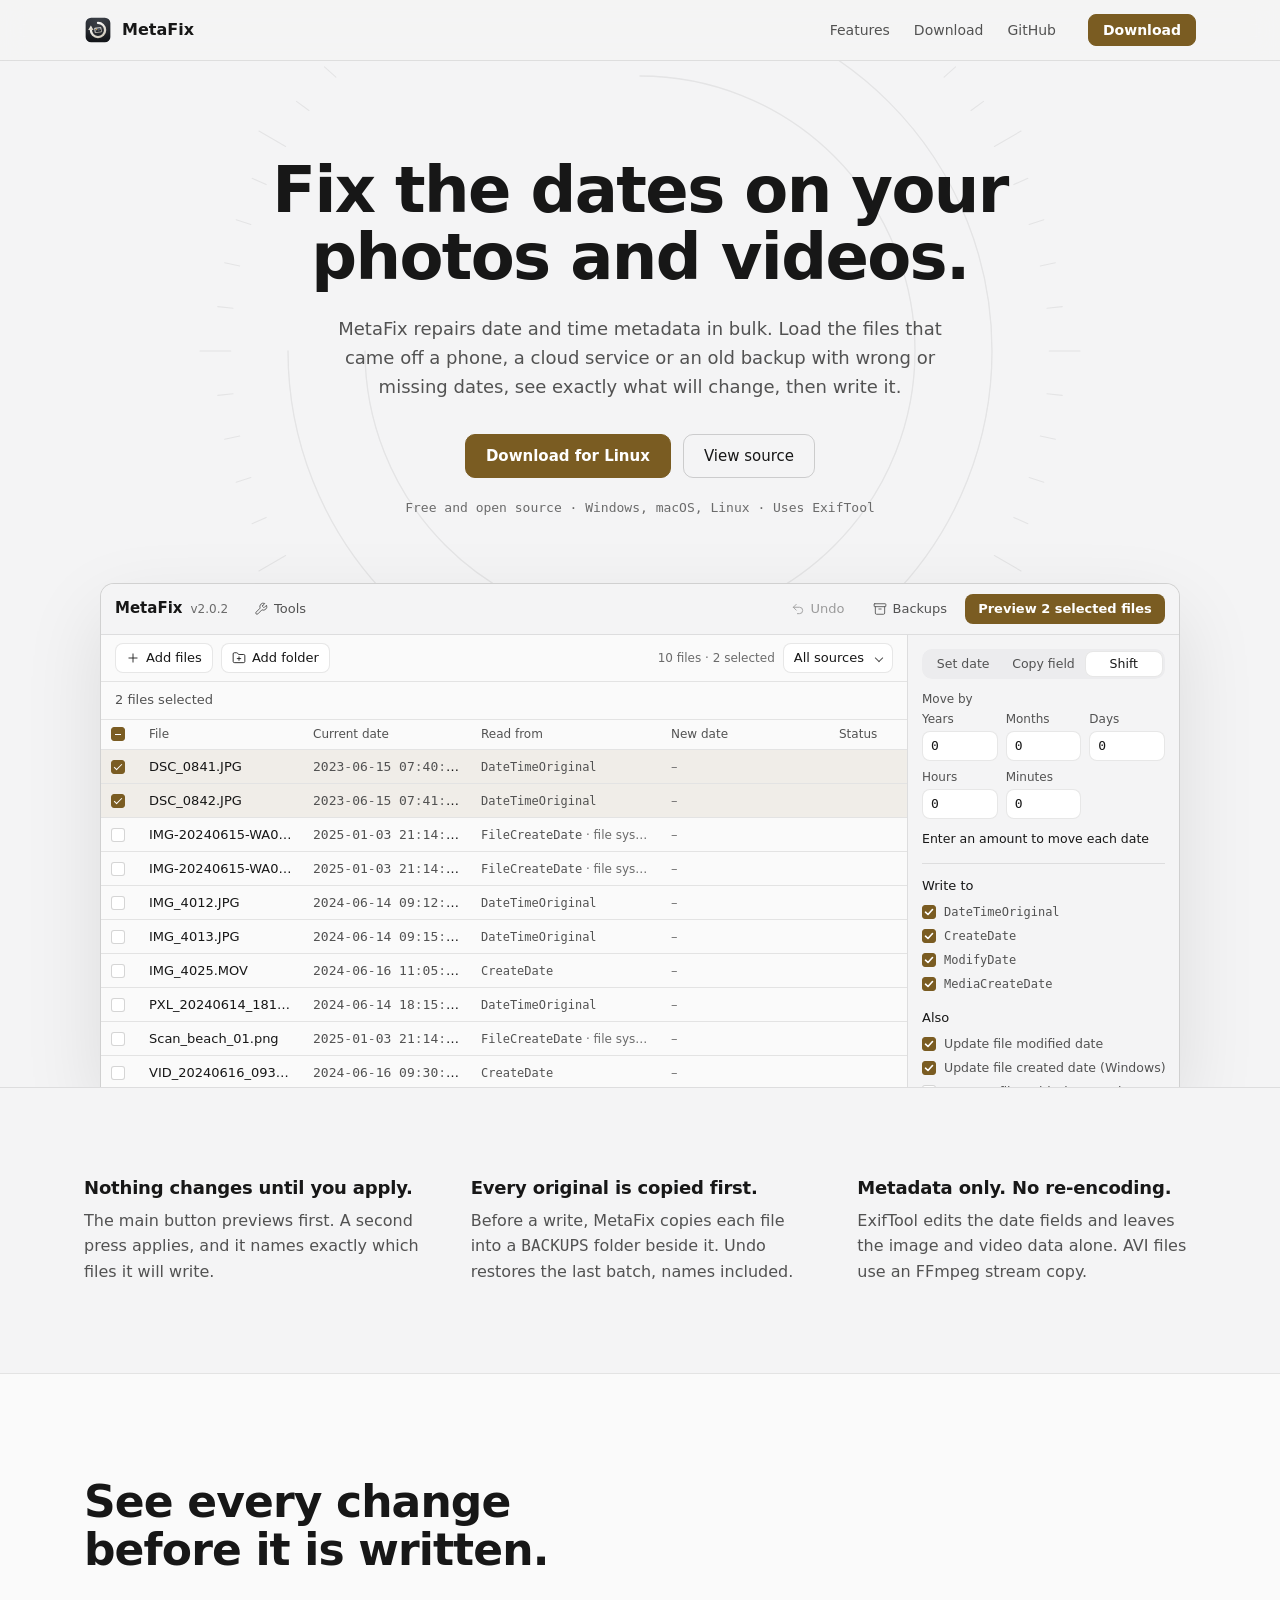
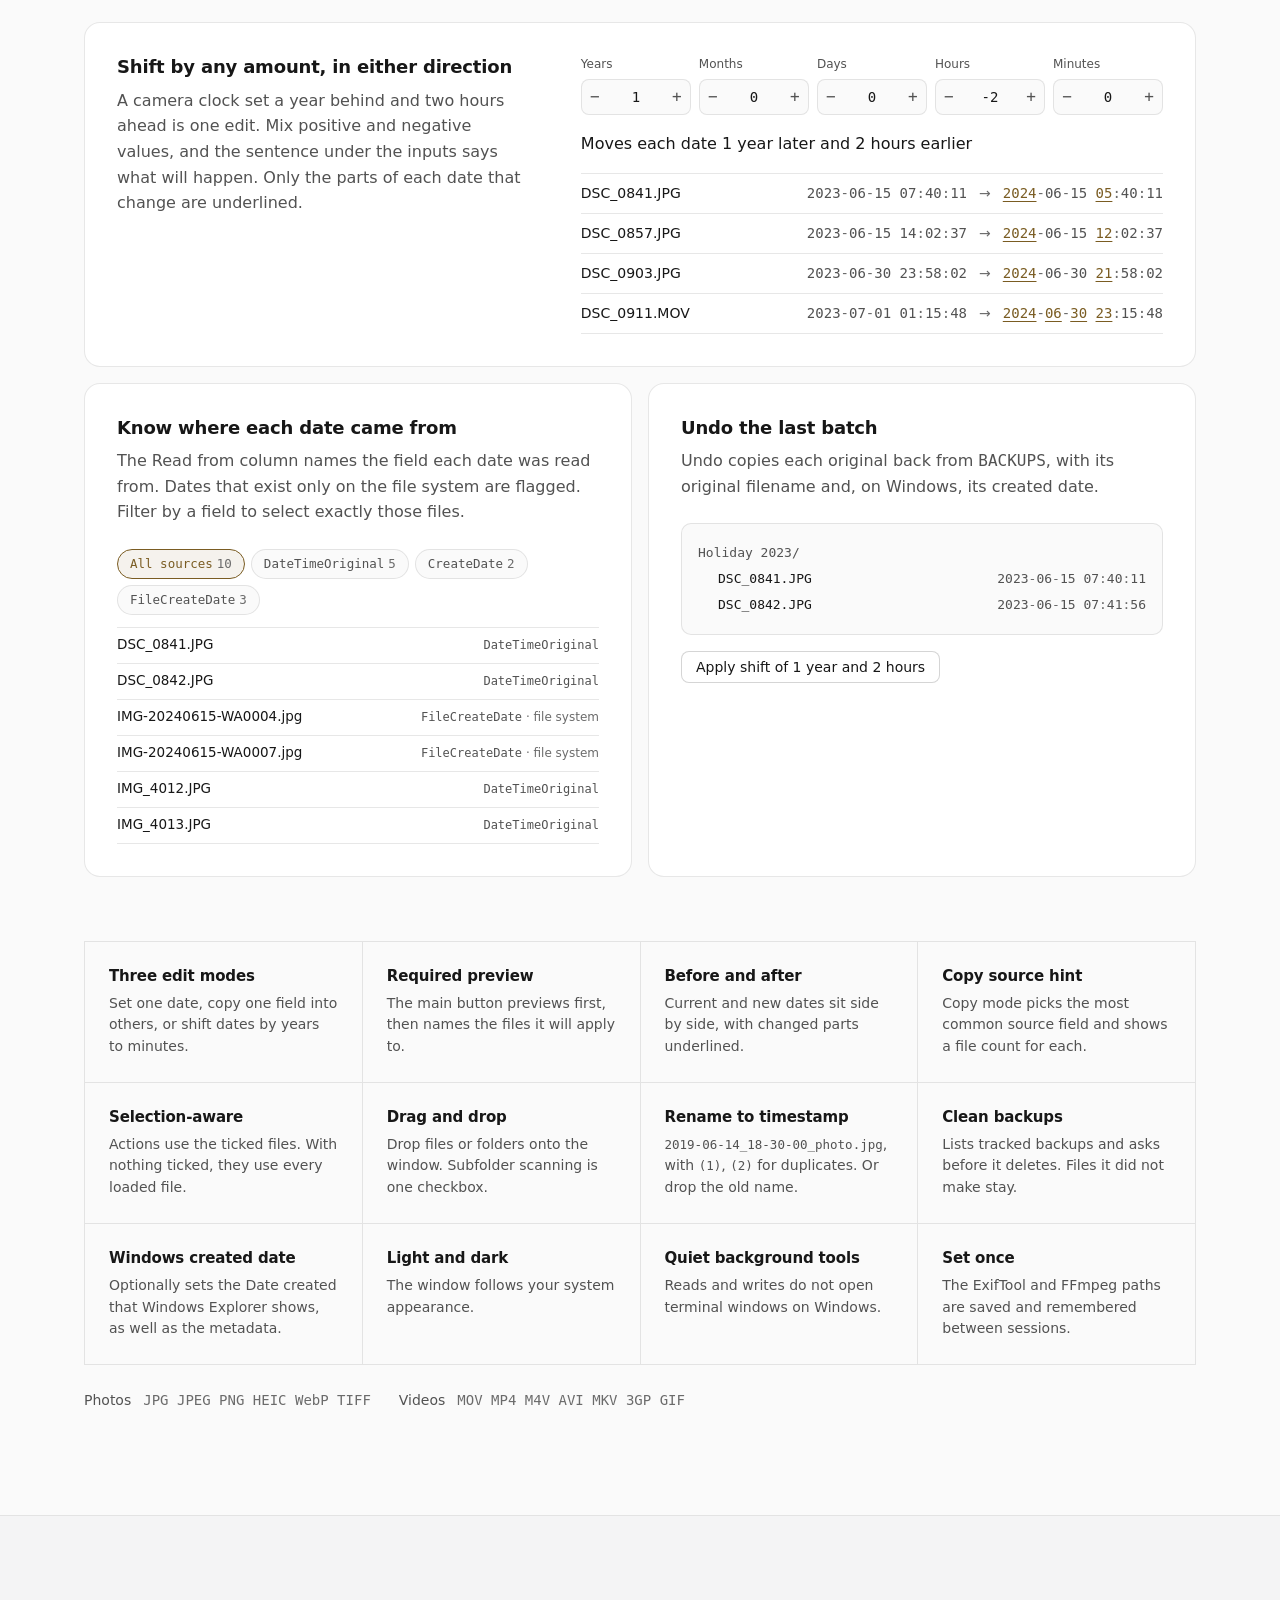
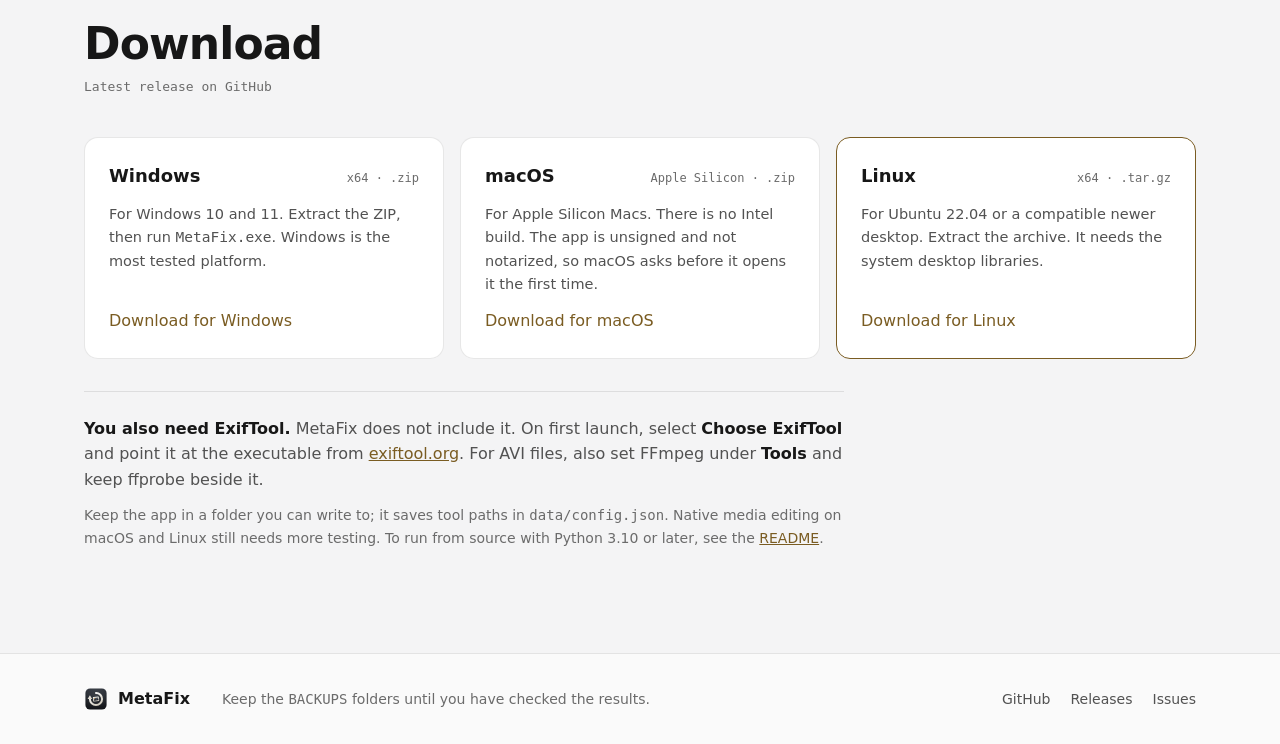
==== docs/index.html @ 79127228 "Add MetaFix product page to GitHub Pages Add a responsive product and download page with interactive" ====
<!-- MetaFix product page: one-page site served by GitHub Pages from docs/. -->
<!DOCTYPE html>
<html lang="en">
<head>
<meta charset="UTF-8">
<meta name="viewport" content="width=device-width, initial-scale=1">
<title>MetaFix · Fix the dates on your photos and videos</title>
<meta name="description" content="MetaFix is a free desktop app that repairs date and time metadata on photos and videos in bulk. Preview every change, keep a backup of every original, and undo the last batch.">
<meta name="theme-color" content="#0f0f10" media="(prefers-color-scheme: dark)">
<meta name="theme-color" content="#f4f4f5" media="(prefers-color-scheme: light)">
<meta name="color-scheme" content="dark light">
<link rel="icon" href="assets/icon-small.svg" type="image/svg+xml">
<link rel="apple-touch-icon" href="apple-touch-icon.png">
<meta property="og:type" content="website">
<meta property="og:title" content="MetaFix · Fix the dates on your photos and videos">
<meta property="og:description" content="Repair date and time metadata on photos and videos in bulk. Preview first, back up every original, undo the last batch.">
<meta property="og:url" content="https://tariqmk.github.io/MetaFix/">
<meta property="og:image" content="https://tariqmk.github.io/MetaFix/social-card.png">
<meta property="og:image:width" content="1280">
<meta property="og:image:height" content="640">
<meta name="twitter:card" content="summary_large_image">
<meta name="twitter:title" content="MetaFix · Fix the dates on your photos and videos">
<meta name="twitter:description" content="Repair date and time metadata on photos and videos in bulk. Preview first, back up every original, undo the last batch.">
<meta name="twitter:image" content="https://tariqmk.github.io/MetaFix/social-card.png">
<link rel="stylesheet" href="style.css">
</head>
<body>

<header class="nav">
  <div class="wrap nav-in">
    <a class="logo" href="#top" aria-label="MetaFix home">
      <img src="assets/icon-small.svg" alt="" width="28" height="28">
      <span>MetaFix</span>
    </a>
    <nav class="nav-links" aria-label="Sections">
      <a href="#features">Features</a>
      <a href="#download">Download</a>
      <a href="https://github.com/TariqMK/MetaFix">GitHub</a>
    </nav>
    <a class="btn small primary" href="#download">Download</a>
  </div>
</header>

<main id="top">

  <!-- HERO -->
  <section class="hero">
    <svg class="motif" viewBox="0 0 1000 1000" aria-hidden="true">
      <g id="dial"></g>
      <path d="M500 180 A320 320 0 1 1 180 500" />
      <path d="M500 250 A250 250 0 1 1 250 500" />
    </svg>
    <div class="wrap hero-text">
      <h1>Fix the dates on your<br>photos and videos.</h1>
      <p class="lede">MetaFix repairs date and time metadata in bulk. Load the files that came off a phone, a cloud service or an old backup with wrong or missing dates, see exactly what will change, then write it.</p>
      <div class="actions">
        <a class="btn primary" id="heroDownload" href="https://github.com/TariqMK/MetaFix/releases/latest">Download MetaFix</a>
        <a class="btn ghost" href="https://github.com/TariqMK/MetaFix">View source</a>
      </div>
      <p class="meta mono" id="heroMeta">Free and open source · Windows, macOS, Linux · Uses ExifTool</p>
    </div>

    <div class="wrap">
      <div class="window" aria-label="Live preview of the MetaFix window" role="img">
        <div class="w-head">
          <span class="w-brand"><b>MetaFix</b><span class="w-ver" id="pvVer">v2.0.2</span></span>
          <span class="w-quiet w-tools"><svg class="i" viewBox="0 0 24 24"><path d="M14.7 6.3a1 1 0 0 0 0 1.4l1.6 1.6a1 1 0 0 0 1.4 0l3.77-3.77a6 6 0 0 1-7.94 7.94l-6.91 6.91a2.12 2.12 0 0 1-3-3l6.91-6.91a6 6 0 0 1 7.94-7.94l-3.76 3.76z"/></svg>Tools</span>
          <span class="grow"></span>
          <span class="w-quiet" id="pvUndo"><svg class="i" viewBox="0 0 24 24"><path d="M9 14 4 9l5-5"/><path d="M4 9h10.5a5.5 5.5 0 0 1 0 11H11"/></svg>Undo</span>
          <span class="w-quiet w-backups"><svg class="i" viewBox="0 0 24 24"><rect x="2" y="3" width="20" height="5" rx="1"/><path d="M4 8v11a2 2 0 0 0 2 2h12a2 2 0 0 0 2-2V8"/><path d="M10 12h4"/></svg>Backups</span>
          <span class="w-primary" id="pvCommit">Preview changes</span>
        </div>
        <div class="w-main">
          <div class="w-files">
            <div class="w-toolbar">
              <span class="w-btn"><svg class="i" viewBox="0 0 24 24"><path d="M5 12h14"/><path d="M12 5v14"/></svg>Add files</span>
              <span class="w-btn w-hide-s"><svg class="i" viewBox="0 0 24 24"><path d="M12 10v6"/><path d="M9 13h6"/><path d="M20 20a2 2 0 0 0 2-2V8a2 2 0 0 0-2-2h-7.9a2 2 0 0 1-1.69-.9L9.6 3.9A2 2 0 0 0 7.93 3H4a2 2 0 0 0-2 2v13a2 2 0 0 0 2 2Z"/></svg>Add folder</span>
              <span class="grow"></span>
              <span class="w-count" id="pvCount">12 files</span>
              <span class="w-select" id="pvFilter">All sources</span>
            </div>
            <div class="w-summary" id="pvSummary"><svg class="i ok" viewBox="0 0 24 24"><path d="M20 6 9 17l-5-5"/></svg><span id="pvStatus"></span></div>
            <table class="w-table">
              <thead><tr><th class="c-box"><span class="cb" id="pvAll"></span></th><th>File</th><th class="c-date">Current date</th><th class="c-src">Read from</th><th class="c-date">New date</th><th class="c-status">Status</th></tr></thead>
              <tbody id="pvRows"></tbody>
            </table>
          </div>
          <div class="w-side">
            <div class="w-tabs"><span data-m="manual">Set date</span><span data-m="copy">Copy field</span><span data-m="shift">Shift</span></div>
            <div class="w-panel" id="pvPanel"></div>
            <div class="w-sec">
              <div class="w-label">Write to</div>
              <div class="w-check on mono">DateTimeOriginal</div>
              <div class="w-check on mono">CreateDate</div>
              <div class="w-check on mono">ModifyDate</div>
              <div class="w-check on mono">MediaCreateDate</div>
            </div>
            <div class="w-sec">
              <div class="w-label">Also</div>
              <div class="w-check on">Update file modified date</div>
              <div class="w-check on">Update file created date (Windows)</div>
              <div class="w-check" id="pvRename">Rename files with the new date</div>
            </div>
          </div>
        </div>
      </div>
    </div>
  </section>

  <!-- PRINCIPLES -->
  <section class="wrap principles">
    <div>
      <h3>Nothing changes until you apply.</h3>
      <p>The main button previews first. A second press applies, and it names exactly which files it will write.</p>
    </div>
    <div>
      <h3>Every original is copied first.</h3>
      <p>Before a write, MetaFix copies each file into a <span class="mono">BACKUPS</span> folder beside it. Undo restores the last batch, names included.</p>
    </div>
    <div>
      <h3>Metadata only. No re-encoding.</h3>
      <p>ExifTool edits the date fields and leaves the image and video data alone. AVI files use an FFmpeg stream copy.</p>
    </div>
  </section>

  <!-- FEATURES -->
  <section class="features" id="features">
    <div class="wrap">
      <h2>See every change<br>before it is written.</h2>

      <div class="panel wide">
        <div class="panel-copy">
          <h3>Shift by any amount, in either direction</h3>
          <p>A camera clock set a year behind and two hours ahead is one edit. Mix positive and negative values, and the sentence under the inputs says what will happen. Only the parts of each date that change are underlined.</p>
        </div>
        <div class="shift-demo">
          <div class="shift-inputs" id="shiftInputs"></div>
          <p class="shift-say" id="shiftSay"></p>
          <div class="diff-list" id="diffList"></div>
        </div>
      </div>

      <div class="panel-row">
        <div class="panel">
          <div class="panel-copy">
            <h3>Know where each date came from</h3>
            <p>The Read from column names the field each date was read from. Dates that exist only on the file system are flagged. Filter by a field to select exactly those files.</p>
          </div>
          <div class="src-demo">
            <div class="chips" id="srcChips" role="group" aria-label="Filter by date source"></div>
            <div class="src-list" id="srcList"></div>
          </div>
        </div>
        <div class="panel">
          <div class="panel-copy">
            <h3>Undo the last batch</h3>
            <p>Undo copies each original back from <span class="mono">BACKUPS</span>, with its original filename and, on Windows, its created date.</p>
          </div>
          <div class="undo-demo">
            <div class="tree mono" id="tree"></div>
            <button class="btn small" id="undoToggle" type="button">Apply</button>
          </div>
        </div>
      </div>

      <div class="grid">
        <div><h4>Three edit modes</h4><p>Set one date, copy one field into others, or shift dates by years to minutes.</p></div>
        <div><h4>Required preview</h4><p>The main button previews first, then names the files it will apply to.</p></div>
        <div><h4>Before and after</h4><p>Current and new dates sit side by side, with changed parts underlined.</p></div>
        <div><h4>Copy source hint</h4><p>Copy mode picks the most common source field and shows a file count for each.</p></div>
        <div><h4>Selection-aware</h4><p>Actions use the ticked files. With nothing ticked, they use every loaded file.</p></div>
        <div><h4>Drag and drop</h4><p>Drop files or folders onto the window. Subfolder scanning is one checkbox.</p></div>
        <div><h4>Rename to timestamp</h4><p><span class="mono">2019-06-14_18-30-00_photo.jpg</span>, with <span class="mono">(1)</span>, <span class="mono">(2)</span> for duplicates. Or drop the old name.</p></div>
        <div><h4>Clean backups</h4><p>Lists tracked backups and asks before it deletes. Files it did not make stay.</p></div>
        <div><h4>Windows created date</h4><p>Optionally sets the Date created that Windows Explorer shows, as well as the metadata.</p></div>
        <div><h4>Light and dark</h4><p>The window follows your system appearance.</p></div>
        <div><h4>Quiet background tools</h4><p>Reads and writes do not open terminal windows on Windows.</p></div>
        <div><h4>Set once</h4><p>The ExifTool and FFmpeg paths are saved and remembered between sessions.</p></div>
      </div>

      <p class="formats"><span>Photos</span> <span class="mono">JPG JPEG PNG HEIC WebP TIFF</span> <span>Videos</span> <span class="mono">MOV MP4 M4V AVI MKV 3GP GIF</span></p>
    </div>
  </section>

  <!-- DOWNLOAD -->
  <section class="download wrap" id="download">
    <h2>Download</h2>
    <p class="dl-meta mono" id="dlMeta">Latest release on GitHub</p>
    <div class="cards">
      <a class="card" data-os="windows" href="https://github.com/TariqMK/MetaFix/releases/latest">
        <span class="card-top"><b>Windows</b><span class="mono" data-size>x64 · .zip</span></span>
        <span class="card-body">For Windows 10 and 11. Extract the ZIP, then run <span class="mono">MetaFix.exe</span>. Windows is the most tested platform.</span>
        <span class="card-go">Download for Windows</span>
      </a>
      <a class="card" data-os="macos" href="https://github.com/TariqMK/MetaFix/releases/latest">
        <span class="card-top"><b>macOS</b><span class="mono" data-size>Apple Silicon · .zip</span></span>
        <span class="card-body">For Apple Silicon Macs. There is no Intel build. The app is unsigned and not notarized, so macOS asks before it opens it the first time.</span>
        <span class="card-go">Download for macOS</span>
      </a>
      <a class="card" data-os="linux" href="https://github.com/TariqMK/MetaFix/releases/latest">
        <span class="card-top"><b>Linux</b><span class="mono" data-size>x64 · .tar.gz</span></span>
        <span class="card-body">For Ubuntu 22.04 or a compatible newer desktop. Extract the archive. It needs the system desktop libraries.</span>
        <span class="card-go">Download for Linux</span>
      </a>
    </div>
    <div class="needs">
      <p><b>You also need ExifTool.</b> MetaFix does not include it. On first launch, select <b>Choose ExifTool</b> and point it at the executable from <a href="https://exiftool.org/">exiftool.org</a>. For AVI files, also set FFmpeg under <b>Tools</b> and keep ffprobe beside it.</p>
      <p class="fine">Keep the app in a folder you can write to; it saves tool paths in <span class="mono">data/config.json</span>. Native media editing on macOS and Linux still needs more testing. To run from source with Python 3.10 or later, see the <a href="https://github.com/TariqMK/MetaFix#installation">README</a>.</p>
    </div>
  </section>
</main>

<footer class="foot">
  <div class="wrap foot-in">
    <a class="logo" href="#top" aria-label="MetaFix home">
      <img src="assets/icon-small.svg" alt="" width="24" height="24">
      <span>MetaFix</span>
    </a>
    <p>Keep the <span class="mono">BACKUPS</span> folders until you have checked the results.</p>
    <nav aria-label="Project links">
      <a href="https://github.com/TariqMK/MetaFix">GitHub</a>
      <a href="https://github.com/TariqMK/MetaFix/releases">Releases</a>
      <a href="https://github.com/TariqMK/MetaFix/issues">Issues</a>
    </nav>
  </div>
</footer>

<script src="app.js"></script>
</body>
</html>
---- docs/style.css ----
/* MetaFix product page styles, using the app's own dark and light colour tokens. */

:root {
  --page:     #0f0f10;
  --bg:       #141415;
  --card:     #19191b;
  --raised:   #232325;
  --line:     rgba(237,237,237,0.09);
  --line2:    rgba(237,237,237,0.16);
  --text:     #ededed;
  --text2:    #a1a1a6;
  --text3:    #85858b;
  --gold:     #c9a96e;
  --gold-ink: #d6b87f;
  --gold-wash: rgba(201,169,110,0.09);
  --on-gold:  #141415;
  --green:    #4cc38a;
  --motif:    rgba(237,237,237,0.06);
  --mono: 'Cascadia Mono', Consolas, 'SF Mono', Menlo, 'DejaVu Sans Mono', ui-monospace, monospace;
  --sans: 'Segoe UI Variable Text', 'Segoe UI', -apple-system, BlinkMacSystemFont, Cantarell, 'Noto Sans', system-ui, sans-serif;
  --ease: cubic-bezier(0.22, 1, 0.36, 1);
}
@media (prefers-color-scheme: light) {
  :root {
    --page:     #f4f4f5;
    --bg:       #fafafa;
    --card:     #ffffff;
    --raised:   #ececee;
    --line:     rgba(23,23,23,0.1);
    --line2:    rgba(23,23,23,0.18);
    --text:     #171717;
    --text2:    #525252;
    --text3:    #6b6b6b;
    --gold:     #7a5c22;
    --gold-ink: #7a5c22;
    --gold-wash: rgba(122,92,34,0.08);
    --on-gold:  #ffffff;
    --green:    #15803d;
    --motif:    rgba(23,23,23,0.07);
  }
}

*, *::before, *::after { box-sizing: border-box; margin: 0; padding: 0; }
html { scroll-behavior: smooth; scroll-padding-top: 72px; }
@media (prefers-reduced-motion: reduce) { html { scroll-behavior: auto; } }
body {
  background: var(--page);
  color: var(--text);
  font-family: var(--sans);
  font-size: 16px;
  line-height: 1.6;
  -webkit-font-smoothing: antialiased;
  overflow-x: hidden;
}
a { color: inherit; }
img { display: block; }
.mono { font-family: var(--mono); font-variant-numeric: tabular-nums; }
.grow { flex: 1 1 auto; }
.wrap { width: 100%; max-width: 1160px; margin: 0 auto; padding: 0 24px; }
svg.i { width: 14px; height: 14px; flex: none; fill: none; stroke: currentColor; stroke-width: 1.5; stroke-linecap: round; stroke-linejoin: round; }

h1, h2, h3, h4 { font-weight: 600; letter-spacing: -0.01em; }
h1 { font-size: clamp(36px, 6vw, 64px); line-height: 1.05; letter-spacing: -0.025em; }
h2 { font-size: clamp(28px, 4vw, 44px); line-height: 1.1; letter-spacing: -0.02em; }
h3 { font-size: 18px; line-height: 1.35; }
h4 { font-size: 15px; line-height: 1.4; }

/* Buttons */
.btn {
  display: inline-flex; align-items: center; justify-content: center;
  height: 44px; padding: 0 20px;
  font: inherit; font-size: 15px; font-weight: 500; text-decoration: none;
  color: var(--text); background: var(--card);
  border: 1px solid var(--line2); border-radius: 10px;
  cursor: pointer; white-space: nowrap;
  transition: background-color 140ms var(--ease), filter 140ms var(--ease);
}
.btn:hover { background: var(--raised); }
.btn:active { transform: scale(0.98); }
.btn.primary { background: var(--gold); border-color: var(--gold); color: var(--on-gold); font-weight: 600; }
.btn.primary:hover { filter: brightness(1.08); }
.btn.ghost { background: transparent; }
.btn.small { height: 32px; padding: 0 14px; font-size: 14px; border-radius: 8px; }
a:focus-visible, button:focus-visible, input:focus-visible { outline: 2px solid var(--gold); outline-offset: 2px; }

/* Navigation */
.nav {
  position: sticky; top: 0; z-index: 50;
  background: color-mix(in srgb, var(--page) 82%, transparent);
  -webkit-backdrop-filter: saturate(1.4) blur(14px);
  backdrop-filter: saturate(1.4) blur(14px);
  border-bottom: 1px solid var(--line);
}
.nav-in { display: flex; align-items: center; gap: 32px; height: 60px; }
.logo { display: inline-flex; align-items: center; gap: 10px; font-weight: 600; text-decoration: none; }
.nav-links { display: flex; gap: 24px; margin-left: auto; }
.nav-links a { color: var(--text2); text-decoration: none; font-size: 14px; }
.nav-links a:hover { color: var(--text); }

/* Hero */
.hero { position: relative; padding-top: 96px; overflow: hidden; border-bottom: 1px solid var(--line); }
.motif {
  position: absolute; top: -260px; left: 50%; width: 1100px; height: 1100px;
  transform: translateX(-50%); pointer-events: none;
  fill: none; stroke: var(--motif); stroke-width: 1.2; stroke-linecap: round;
}
.motif #dial line { stroke-width: 1; }
.hero-text { position: relative; text-align: center; }
.lede { max-width: 640px; margin: 24px auto 0; font-size: 18px; color: var(--text2); }
.actions { display: flex; flex-wrap: wrap; justify-content: center; gap: 12px; margin-top: 32px; }
.meta { margin-top: 20px; font-size: 13px; color: var(--text3); }

/* App window */
.window {
  position: relative;
  margin: 64px auto 0; max-width: 1080px;
  background: var(--bg);
  border: 1px solid var(--line2); border-bottom: 0;
  border-radius: 14px 14px 0 0;
  overflow: hidden;
  font-size: 13px; line-height: 20px;
  box-shadow: 0 -1px 0 var(--line), 0 30px 80px rgba(0,0,0,0.35);
  user-select: none;
}
.w-head { display: flex; align-items: center; gap: 8px; padding: 10px 14px; background: var(--page); border-bottom: 1px solid var(--line); }
.w-brand { display: flex; align-items: baseline; gap: 8px; margin-right: 8px; }
.w-brand b { font-size: 15px; font-weight: 600; }
.w-ver { font-size: 12px; color: var(--text3); }
.w-quiet { display: inline-flex; align-items: center; gap: 6px; height: 30px; padding: 0 10px; color: var(--text2); border-radius: 8px; }
.w-quiet.off { color: var(--text3); opacity: 0.65; }
.w-primary {
  display: inline-flex; align-items: center; justify-content: center;
  min-width: 200px; height: 30px; padding: 0 12px; border-radius: 8px;
  font-weight: 600; background: var(--gold); color: var(--on-gold);
  transition: background-color 200ms var(--ease), color 200ms var(--ease);
}
.w-primary.off { background: var(--raised); color: var(--text2); font-weight: 500; }
.w-main { display: flex; height: 452px; }
.w-files { flex: 1; min-width: 0; display: flex; flex-direction: column; }
.w-toolbar { display: flex; align-items: center; gap: 8px; padding: 8px 14px; border-bottom: 1px solid var(--line); }
.w-btn { display: inline-flex; align-items: center; gap: 6px; height: 30px; padding: 0 10px; border: 1px solid var(--line); border-radius: 8px; background: var(--card); }
.w-count { font-size: 12px; color: var(--text3); white-space: nowrap; }
.w-select { height: 30px; padding: 0 28px 0 10px; line-height: 28px; border: 1px solid var(--line); border-radius: 8px; background: var(--card); position: relative; white-space: nowrap; }
.w-select::after { content: ""; position: absolute; right: 10px; top: 11px; width: 6px; height: 6px; border-right: 1.5px solid var(--text2); border-bottom: 1.5px solid var(--text2); transform: rotate(45deg); }
.w-select.on { border-color: var(--gold); }
.w-summary { display: flex; align-items: center; gap: 8px; min-height: 38px; padding: 8px 14px; color: var(--text2); border-bottom: 1px solid var(--line); }
.w-summary .ok { display: none; color: var(--green); }
.w-summary.done .ok { display: block; }
.w-table { width: 100%; border-collapse: collapse; table-layout: fixed; }
.w-table th { height: 30px; padding: 0 10px; text-align: left; font-size: 12px; font-weight: 500; color: var(--text2); border-bottom: 1px solid var(--line); white-space: nowrap; }
.w-table td { height: 34px; padding: 0 10px; border-bottom: 1px solid var(--line); white-space: nowrap; overflow: hidden; text-overflow: ellipsis; }
.w-table tr.sel { background: var(--gold-wash); }
.c-box { width: 38px; }
.c-date { width: 168px; }
.c-src { width: 190px; }
.c-status { width: 78px; }
.cb { display: block; width: 14px; height: 14px; border: 1px solid var(--line2); border-radius: 3px; background: var(--card); position: relative; }
.cb.on, .cb.part { background: var(--gold); border-color: var(--gold); }
.cb.on::after { content: ""; position: absolute; left: 4px; top: 1px; width: 4px; height: 8px; border: solid var(--on-gold); border-width: 0 1.5px 1.5px 0; transform: rotate(45deg); }
.cb.part::after { content: ""; position: absolute; left: 3px; right: 3px; top: 5.5px; height: 1.5px; background: var(--on-gold); }
.d { font-family: var(--mono); font-variant-numeric: tabular-nums; color: var(--text2); white-space: pre; }
.d .p { color: var(--text3); }
.ch, .d .ch { color: var(--gold-ink); font-weight: 500; text-decoration: underline; text-decoration-thickness: 1px; text-underline-offset: 3px; }
.src { font-size: 12px; color: var(--text3); }
.src b { font-family: var(--mono); font-weight: 400; color: var(--text2); }
.st-ok { color: var(--green); font-size: 12px; display: inline-flex; align-items: center; gap: 4px; }
.dash { color: var(--text3); }
.w-side { width: 272px; flex: none; padding: 14px; background: var(--page); border-left: 1px solid var(--line); overflow: hidden; }
.w-tabs { display: flex; gap: 2px; padding: 2px; border-radius: 10px; background: var(--raised); }
.w-tabs span { flex: 1; text-align: center; height: 26px; line-height: 26px; border-radius: 8px; color: var(--text2); font-size: 12.5px; white-space: nowrap; }
.w-tabs span.on { background: var(--card); color: var(--text); font-weight: 500; box-shadow: inset 0 0 0 1px var(--line); }
.w-panel { min-height: 150px; padding: 12px 0 14px; border-bottom: 1px solid var(--line); }
.w-fl { display: block; font-size: 12px; line-height: 16px; color: var(--text2); margin-bottom: 4px; }
.w-in { height: 30px; padding: 0 8px; line-height: 28px; border: 1px solid var(--line); border-radius: 8px; background: var(--card); font-family: var(--mono); white-space: nowrap; overflow: hidden; }
.w-in.typing { border-color: var(--gold); }
.w-sg { display: grid; grid-template-columns: repeat(3, minmax(0, 1fr)); gap: 8px; }
.w-say { margin-top: 10px; font-weight: 500; font-size: 12.5px; }
.w-sec { padding-top: 12px; }
.w-label { font-weight: 500; margin-bottom: 4px; }
.w-check { display: flex; align-items: center; gap: 8px; min-height: 24px; color: var(--text2); font-size: 12.5px; white-space: nowrap; }
.w-check::before { content: ""; width: 14px; height: 14px; flex: none; border: 1px solid var(--line2); border-radius: 3px; background: var(--card); }
.w-check.on::before { background: var(--gold) url("data:image/svg+xml,%3Csvg xmlns='http://www.w3.org/2000/svg' viewBox='0 0 14 14'%3E%3Cpath d='M3.5 7.2 6 9.5l4.5-5' fill='none' stroke='%23141415' stroke-width='1.6' stroke-linecap='round' stroke-linejoin='round'/%3E%3C/svg%3E") center/14px no-repeat; border-color: var(--gold); }
.w-check.mono { font-size: 12px; }
@media (prefers-color-scheme: light) {
  .w-check.on::before { background-image: url("data:image/svg+xml,%3Csvg xmlns='http://www.w3.org/2000/svg' viewBox='0 0 14 14'%3E%3Cpath d='M3.5 7.2 6 9.5l4.5-5' fill='none' stroke='%23ffffff' stroke-width='1.6' stroke-linecap='round' stroke-linejoin='round'/%3E%3C/svg%3E"); }
  .window { box-shadow: 0 30px 80px rgba(0,0,0,0.1); }
}
.fade { animation: fade 360ms var(--ease); }
@keyframes fade { from { opacity: 0.2; } to { opacity: 1; } }

/* Principles */
.principles { display: grid; grid-template-columns: repeat(3, minmax(0, 1fr)); gap: 48px; padding-top: 88px; padding-bottom: 88px; }
.principles p { margin-top: 8px; color: var(--text2); }

/* Features */
.features { padding: 104px 0; background: var(--bg); border-top: 1px solid var(--line); border-bottom: 1px solid var(--line); }
.features h2 { margin-bottom: 48px; }
.panel { background: var(--card); border: 1px solid var(--line); border-radius: 16px; padding: 32px; min-width: 0; }
.panel-copy p { margin-top: 8px; color: var(--text2); max-width: 520px; }
.panel.wide { display: grid; grid-template-columns: minmax(0, 5fr) minmax(0, 7fr); gap: 48px; align-items: start; }
.panel-row { display: grid; grid-template-columns: repeat(2, minmax(0, 1fr)); gap: 16px; margin-top: 16px; }
.panel-row .panel { display: flex; flex-direction: column; gap: 24px; }

.shift-inputs { display: grid; grid-template-columns: repeat(5, minmax(0, 1fr)); gap: 8px; }
.shift-inputs label { display: block; font-size: 12px; color: var(--text2); margin-bottom: 4px; }
.stepper { display: flex; align-items: center; height: 36px; border: 1px solid var(--line); border-radius: 8px; background: var(--bg); overflow: hidden; }
.stepper input { width: 100%; min-width: 0; height: 100%; padding: 0 4px; text-align: center; font: 14px var(--mono); color: var(--text); background: transparent; border: 0; -moz-appearance: textfield; appearance: textfield; }
.stepper input::-webkit-inner-spin-button, .stepper input::-webkit-outer-spin-button { -webkit-appearance: none; margin: 0; }
.stepper button { flex: none; width: 26px; height: 100%; font: 16px var(--mono); color: var(--text2); background: none; border: 0; cursor: pointer; }
.stepper button:hover { color: var(--text); background: var(--raised); }
.shift-say { margin: 16px 0; font-weight: 500; min-height: 26px; }
.diff-list { border-top: 1px solid var(--line); }
.diff-row { display: grid; grid-template-columns: minmax(0, 1fr) auto auto auto; align-items: center; gap: 12px; height: 40px; border-bottom: 1px solid var(--line); font-size: 14px; }
.diff-row .name { overflow: hidden; text-overflow: ellipsis; white-space: nowrap; }
.diff-row .arrow { color: var(--text3); }

.chips { display: flex; flex-wrap: wrap; gap: 6px; }
.chip { height: 30px; padding: 0 12px; font: 12.5px var(--mono); color: var(--text2); background: var(--bg); border: 1px solid var(--line); border-radius: 999px; cursor: pointer; }
.chip:hover { color: var(--text); }
.chip[aria-pressed="true"] { color: var(--gold-ink); border-color: var(--gold); background: var(--gold-wash); }
.chip .n { color: var(--text3); margin-left: 4px; }
.src-list { margin-top: 12px; border-top: 1px solid var(--line); }
.src-row { display: grid; grid-template-columns: minmax(0, 1fr) auto; gap: 12px; align-items: center; height: 36px; border-bottom: 1px solid var(--line); font-size: 13.5px; }
.src-row .name { overflow: hidden; text-overflow: ellipsis; white-space: nowrap; }
.src-row .src { white-space: nowrap; }

.undo-demo { display: flex; flex-direction: column; gap: 16px; align-items: flex-start; }
.tree { width: 100%; padding: 16px; font-size: 13px; line-height: 26px; background: var(--bg); border: 1px solid var(--line); border-radius: 10px; }
.tree div { display: flex; justify-content: space-between; gap: 12px; white-space: nowrap; overflow: hidden; }
.tree .in1 { padding-left: 20px; }
.tree .in2 { padding-left: 40px; }
.tree .dir { color: var(--text2); }
.tree .note { color: var(--text3); overflow: hidden; text-overflow: ellipsis; }
.tree .new { animation: fade 360ms var(--ease); }

.grid { display: grid; grid-template-columns: repeat(4, minmax(0, 1fr)); margin-top: 64px; border-top: 1px solid var(--line); border-left: 1px solid var(--line); }
.grid > div { padding: 24px; border-right: 1px solid var(--line); border-bottom: 1px solid var(--line); min-width: 0; }
.grid p { margin-top: 6px; font-size: 14px; line-height: 1.55; color: var(--text2); }
.grid .mono { font-size: 12.5px; overflow-wrap: anywhere; }
.formats { margin-top: 24px; font-size: 14px; color: var(--text2); display: flex; flex-wrap: wrap; gap: 6px 12px; }
.formats .mono { color: var(--text3); margin-right: 16px; }

/* Download */
.download { padding-top: 104px; padding-bottom: 104px; }
.dl-meta { margin-top: 8px; color: var(--text3); font-size: 13px; }
.cards { display: grid; grid-template-columns: repeat(3, minmax(0, 1fr)); gap: 16px; margin-top: 40px; }
.card { display: flex; flex-direction: column; gap: 12px; padding: 24px; min-width: 0; text-decoration: none; background: var(--card); border: 1px solid var(--line); border-radius: 14px; transition: border-color 140ms var(--ease), background-color 140ms var(--ease); }
.card:hover { background: var(--raised); }
.card.mine { border-color: var(--gold); }
.card-top { display: flex; justify-content: space-between; align-items: baseline; gap: 12px; }
.card-top b { font-size: 18px; }
.card-top .mono { font-size: 12px; color: var(--text3); white-space: nowrap; }
.card-body { color: var(--text2); font-size: 14.5px; flex: 1; }
.card-go { font-weight: 500; color: var(--gold-ink); }
.needs { margin-top: 32px; padding-top: 24px; border-top: 1px solid var(--line); max-width: 760px; color: var(--text2); }
.needs b { color: var(--text); font-weight: 600; }
.needs a { color: var(--gold-ink); }
.fine { margin-top: 12px; font-size: 14px; color: var(--text3); }

/* Footer */
.foot { border-top: 1px solid var(--line); background: var(--bg); }
.foot-in { display: flex; align-items: center; gap: 32px; padding-top: 32px; padding-bottom: 32px; }
.foot p { flex: 1; color: var(--text3); font-size: 14px; }
.foot nav { display: flex; gap: 20px; }
.foot nav a { color: var(--text2); text-decoration: none; font-size: 14px; }
.foot nav a:hover { color: var(--text); }

@media (max-width: 1120px) {
  .w-side { width: 236px; }
  .c-date { width: 172px; }
  .c-src { width: 140px; }
  .c-status, .w-table td:nth-child(6) { display: none; }
  .src b + * { display: none; }
}

/* Tablet */
@media (max-width: 960px) {
  .w-side { display: none; }
  .panel.wide { grid-template-columns: minmax(0, 1fr); gap: 28px; }
  .grid { grid-template-columns: repeat(2, minmax(0, 1fr)); }
  .principles { gap: 32px; }
}

/* Phone */
@media (max-width: 720px) {
  .wrap { padding: 0 16px; }
  .nav-links { display: none; }
  .nav-in { justify-content: space-between; }
  .hero { padding-top: 64px; }
  .lede { font-size: 16px; }
  .actions .btn { flex: 1 1 160px; }
  .window { margin-top: 48px; }
  .w-main { height: 400px; }
  .w-head .w-tools, .w-head .w-backups, .w-hide-s, .w-count, .c-src, .c-status, .w-table td:nth-child(4), .w-table td:nth-child(6), .c-box, .w-table td:first-child { display: none; }
  .w-primary { min-width: 0; font-size: 12px; white-space: nowrap; }
  #pvUndo { display: none; }
  .w-table th:nth-child(3) { width: 88px; }
  .w-table th:nth-child(5) { width: 150px; }
  .w-table th, .w-table td { padding: 0 8px; }
  .d { font-size: 11px; }
  .w-table td:nth-child(3) .d .tm { display: none; }
  .principles { grid-template-columns: minmax(0, 1fr); padding-top: 64px; padding-bottom: 64px; }
  .features { padding: 72px 0; }
  .panel { padding: 20px; }
  .panel-row { grid-template-columns: minmax(0, 1fr); }
  .shift-inputs { grid-template-columns: repeat(3, minmax(0, 1fr)); }
  .diff-row { grid-template-columns: minmax(0, 1fr) auto; height: auto; padding: 8px 0; gap: 2px 12px; font-size: 12.5px; }
  .diff-row .name { grid-column: 1 / -1; }
  .diff-row .arrow { display: none; }
  .diff-row .old { color: var(--text3); }
  .grid { grid-template-columns: minmax(0, 1fr); margin-top: 48px; }
  .cards { grid-template-columns: minmax(0, 1fr); }
  .download { padding-top: 72px; padding-bottom: 72px; }
  .foot-in { flex-direction: column; align-items: flex-start; gap: 16px; }
}
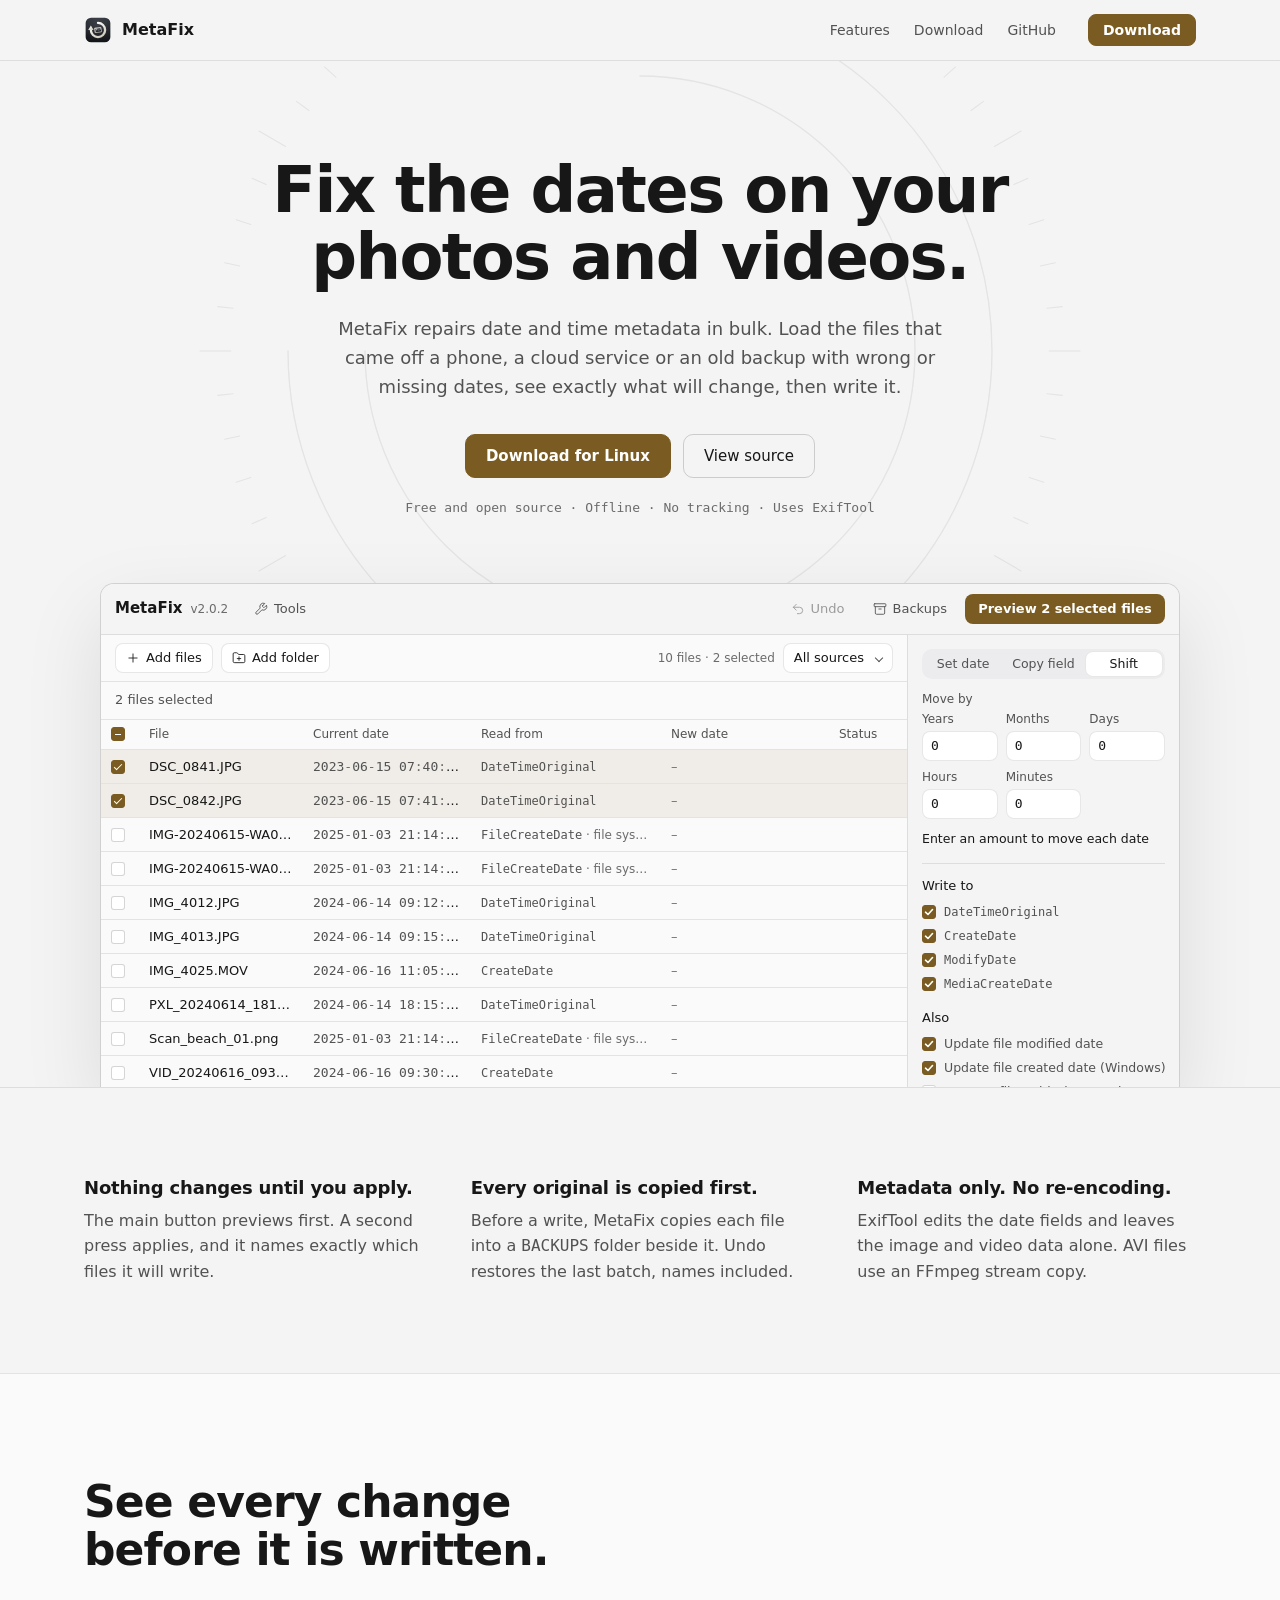
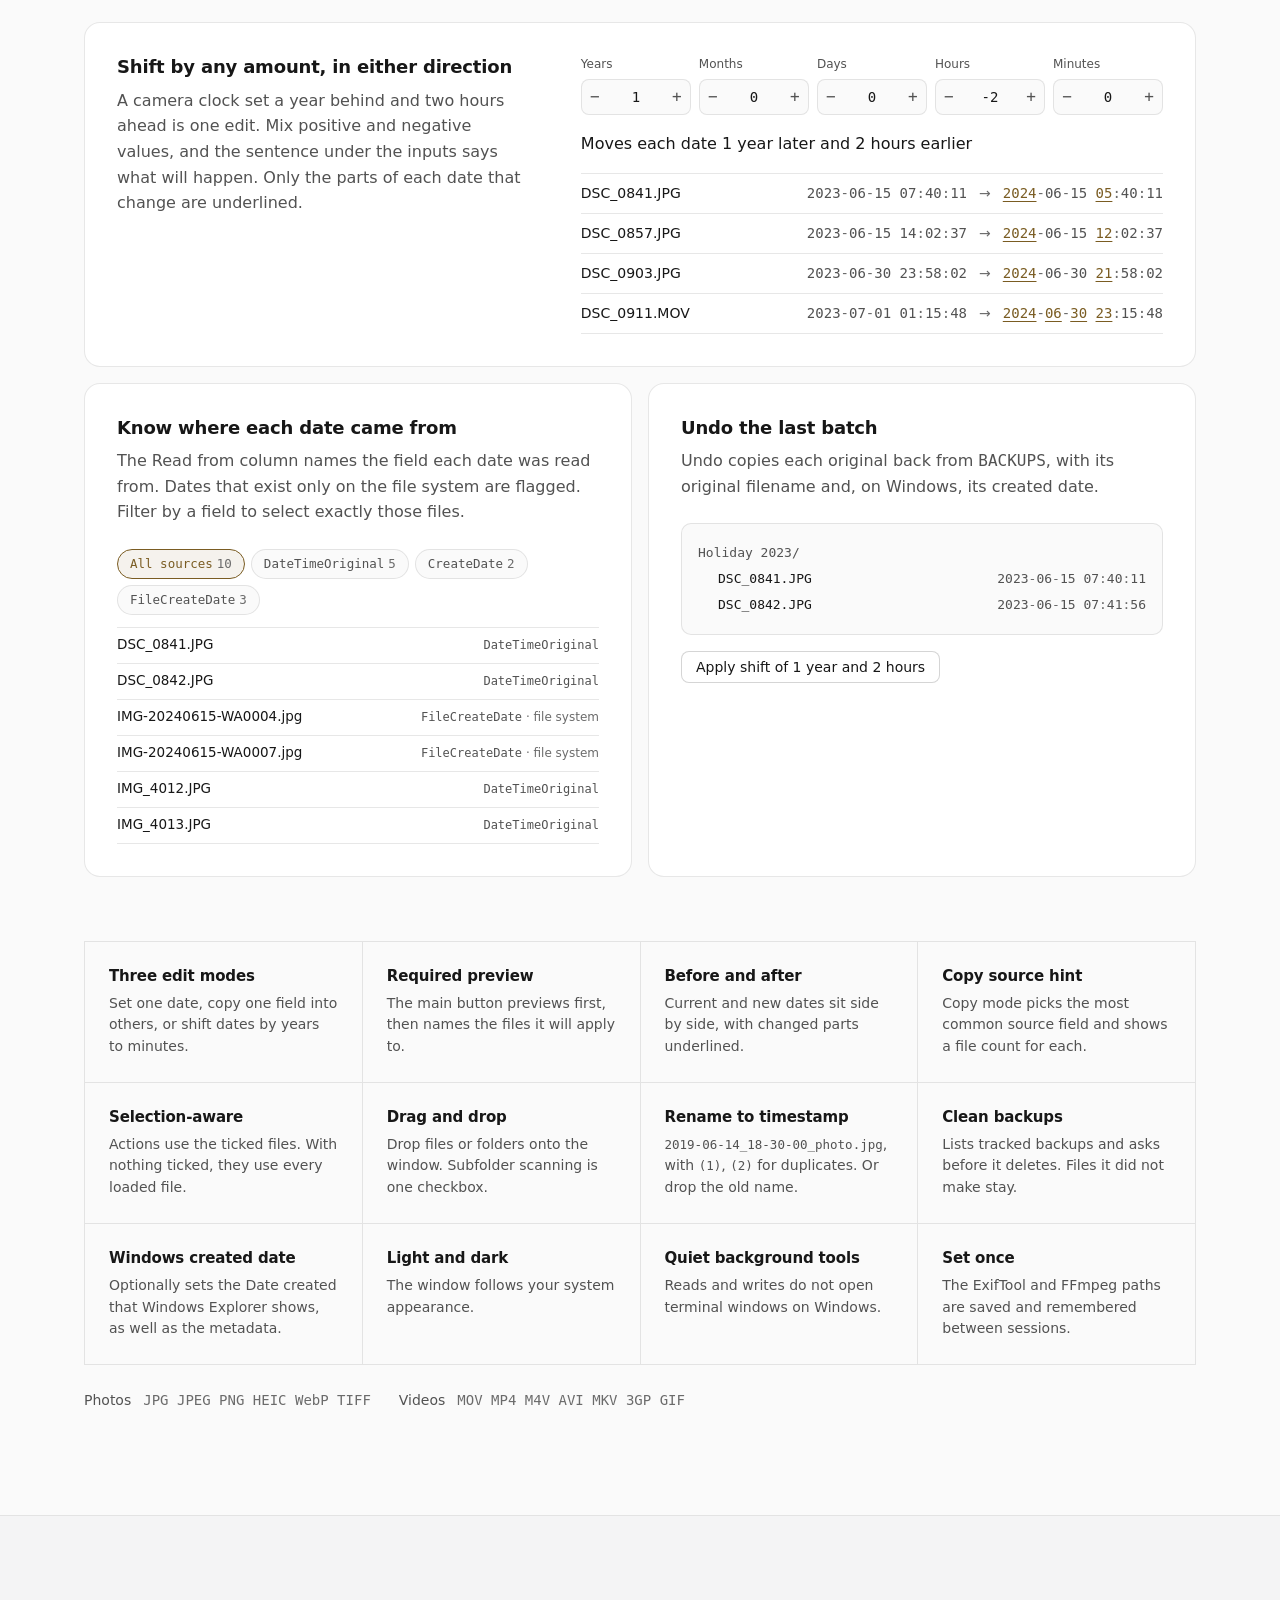
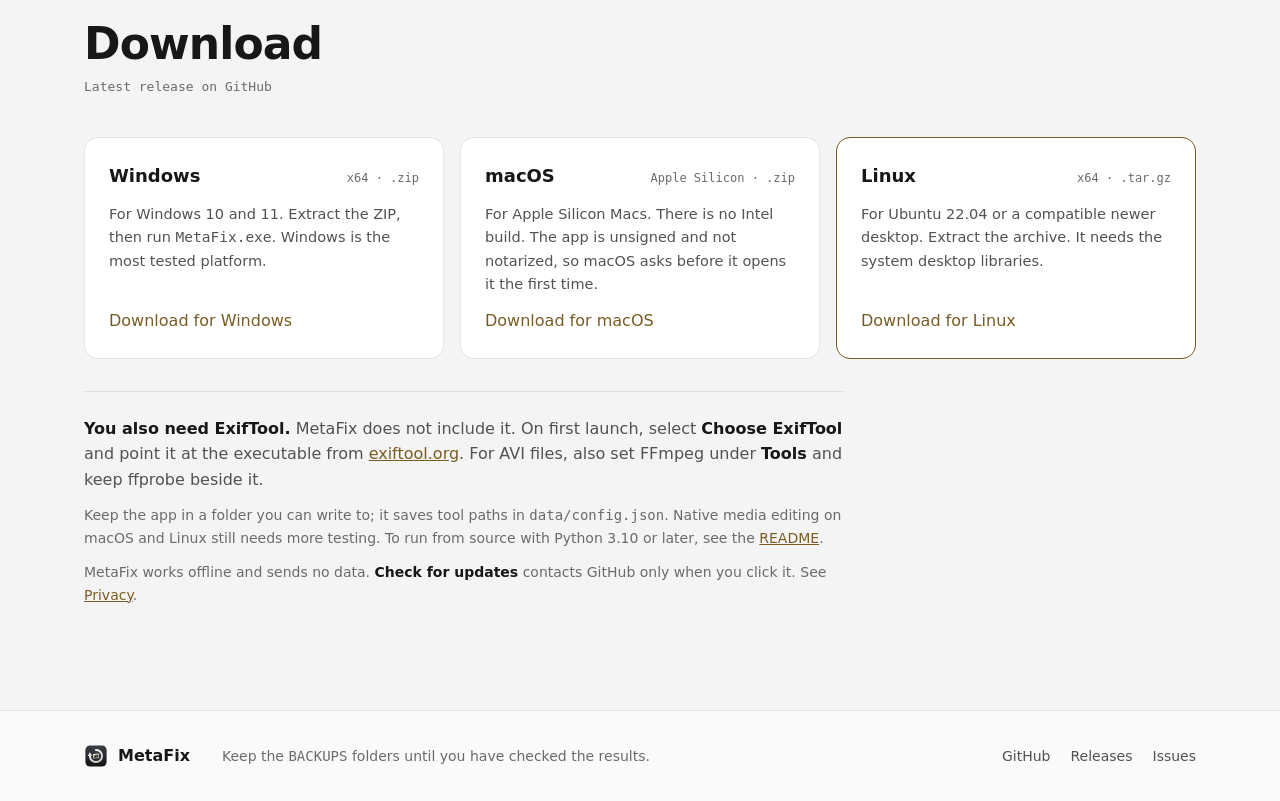
==== commit 5acb4d90: "Add manual GitHub update checks Add an opt-in update check that compares the installed version with " ====
--- a/docs/index.html
+++ b/docs/index.html
@@ -57,7 +57,7 @@
         <a class="btn primary" id="heroDownload" href="https://github.com/TariqMK/MetaFix/releases/latest">Download MetaFix</a>
         <a class="btn ghost" href="https://github.com/TariqMK/MetaFix">View source</a>
       </div>
-      <p class="meta mono" id="heroMeta">Free and open source · Windows, macOS, Linux · Uses ExifTool</p>
+      <p class="meta mono" id="heroMeta">Free and open source · Offline · No tracking · Uses ExifTool</p>
     </div>
 
     <div class="wrap">
@@ -206,6 +206,7 @@
     <div class="needs">
       <p><b>You also need ExifTool.</b> MetaFix does not include it. On first launch, select <b>Choose ExifTool</b> and point it at the executable from <a href="https://exiftool.org/">exiftool.org</a>. For AVI files, also set FFmpeg under <b>Tools</b> and keep ffprobe beside it.</p>
       <p class="fine">Keep the app in a folder you can write to; it saves tool paths in <span class="mono">data/config.json</span>. Native media editing on macOS and Linux still needs more testing. To run from source with Python 3.10 or later, see the <a href="https://github.com/TariqMK/MetaFix#installation">README</a>.</p>
+      <p class="fine">MetaFix works offline and sends no data. <b>Check for updates</b> contacts GitHub only when you click it. See <a href="https://github.com/TariqMK/MetaFix#privacy">Privacy</a>.</p>
     </div>
   </section>
 </main>
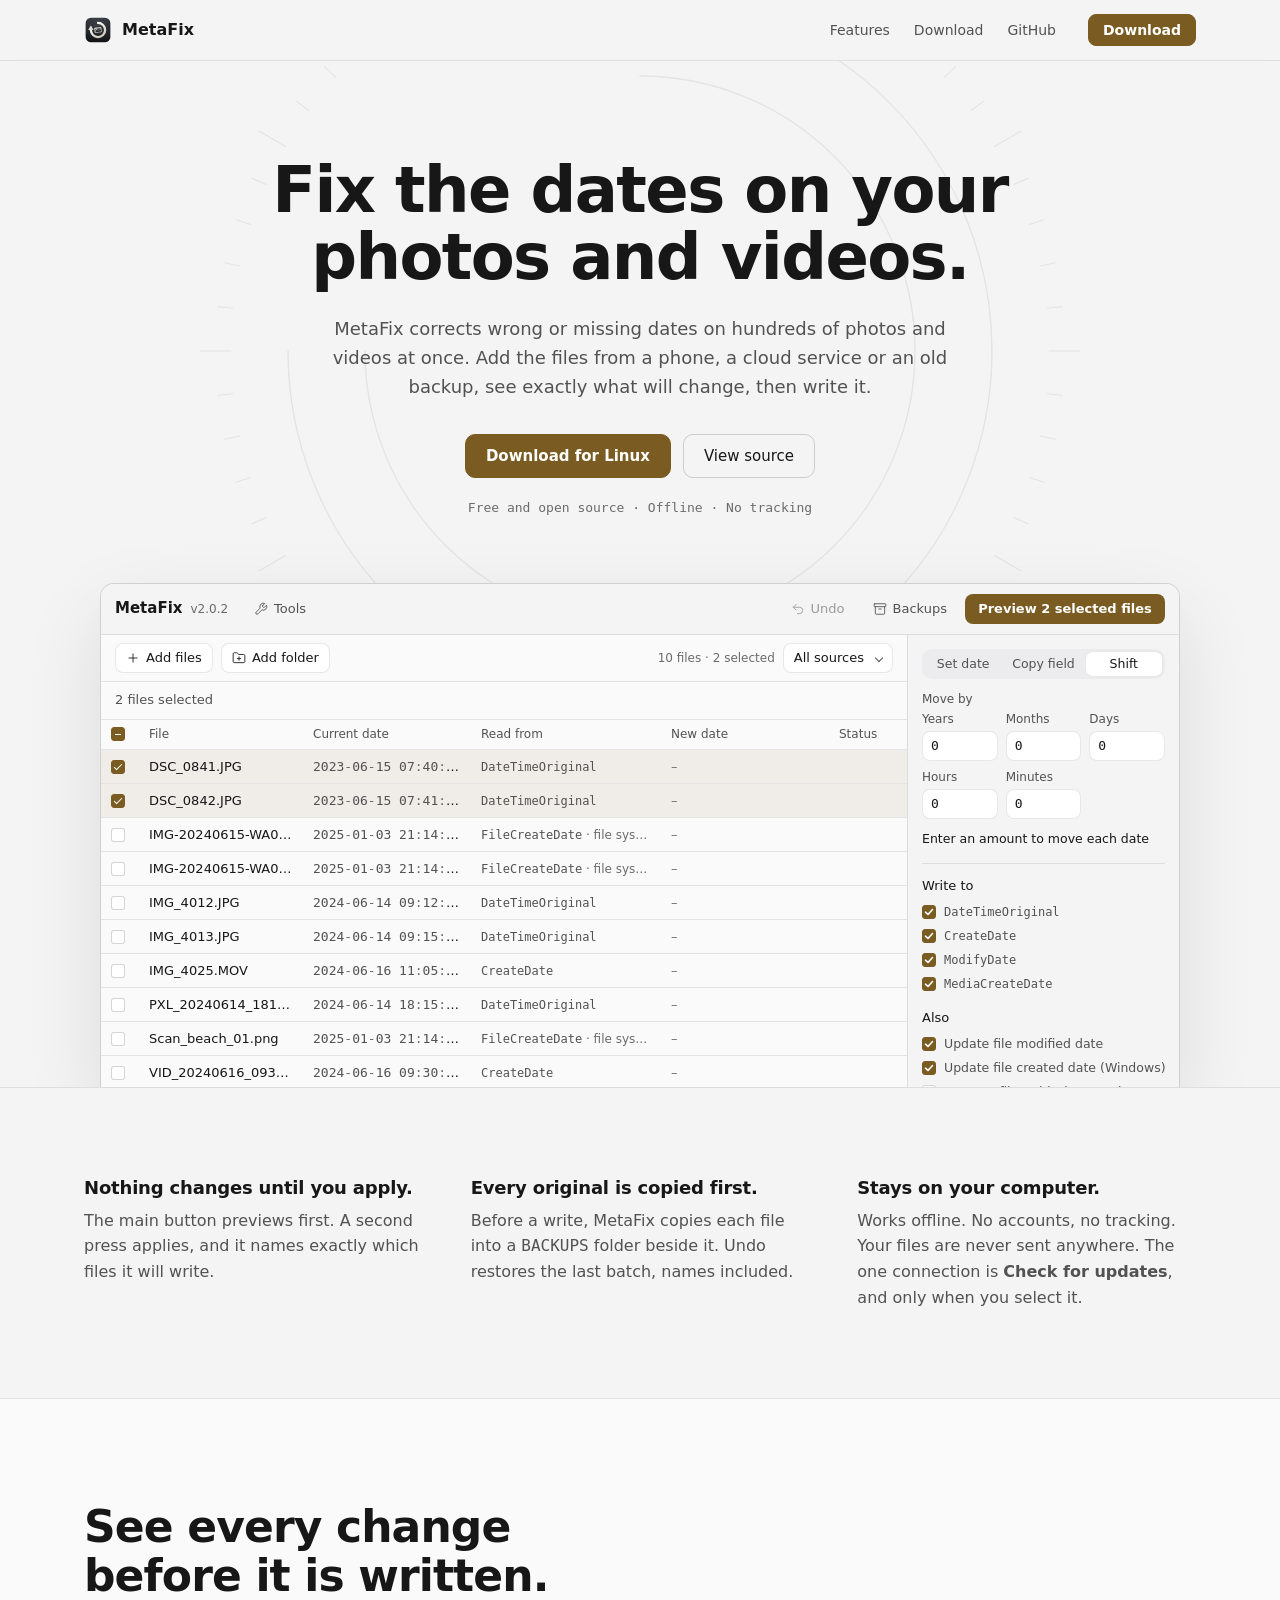
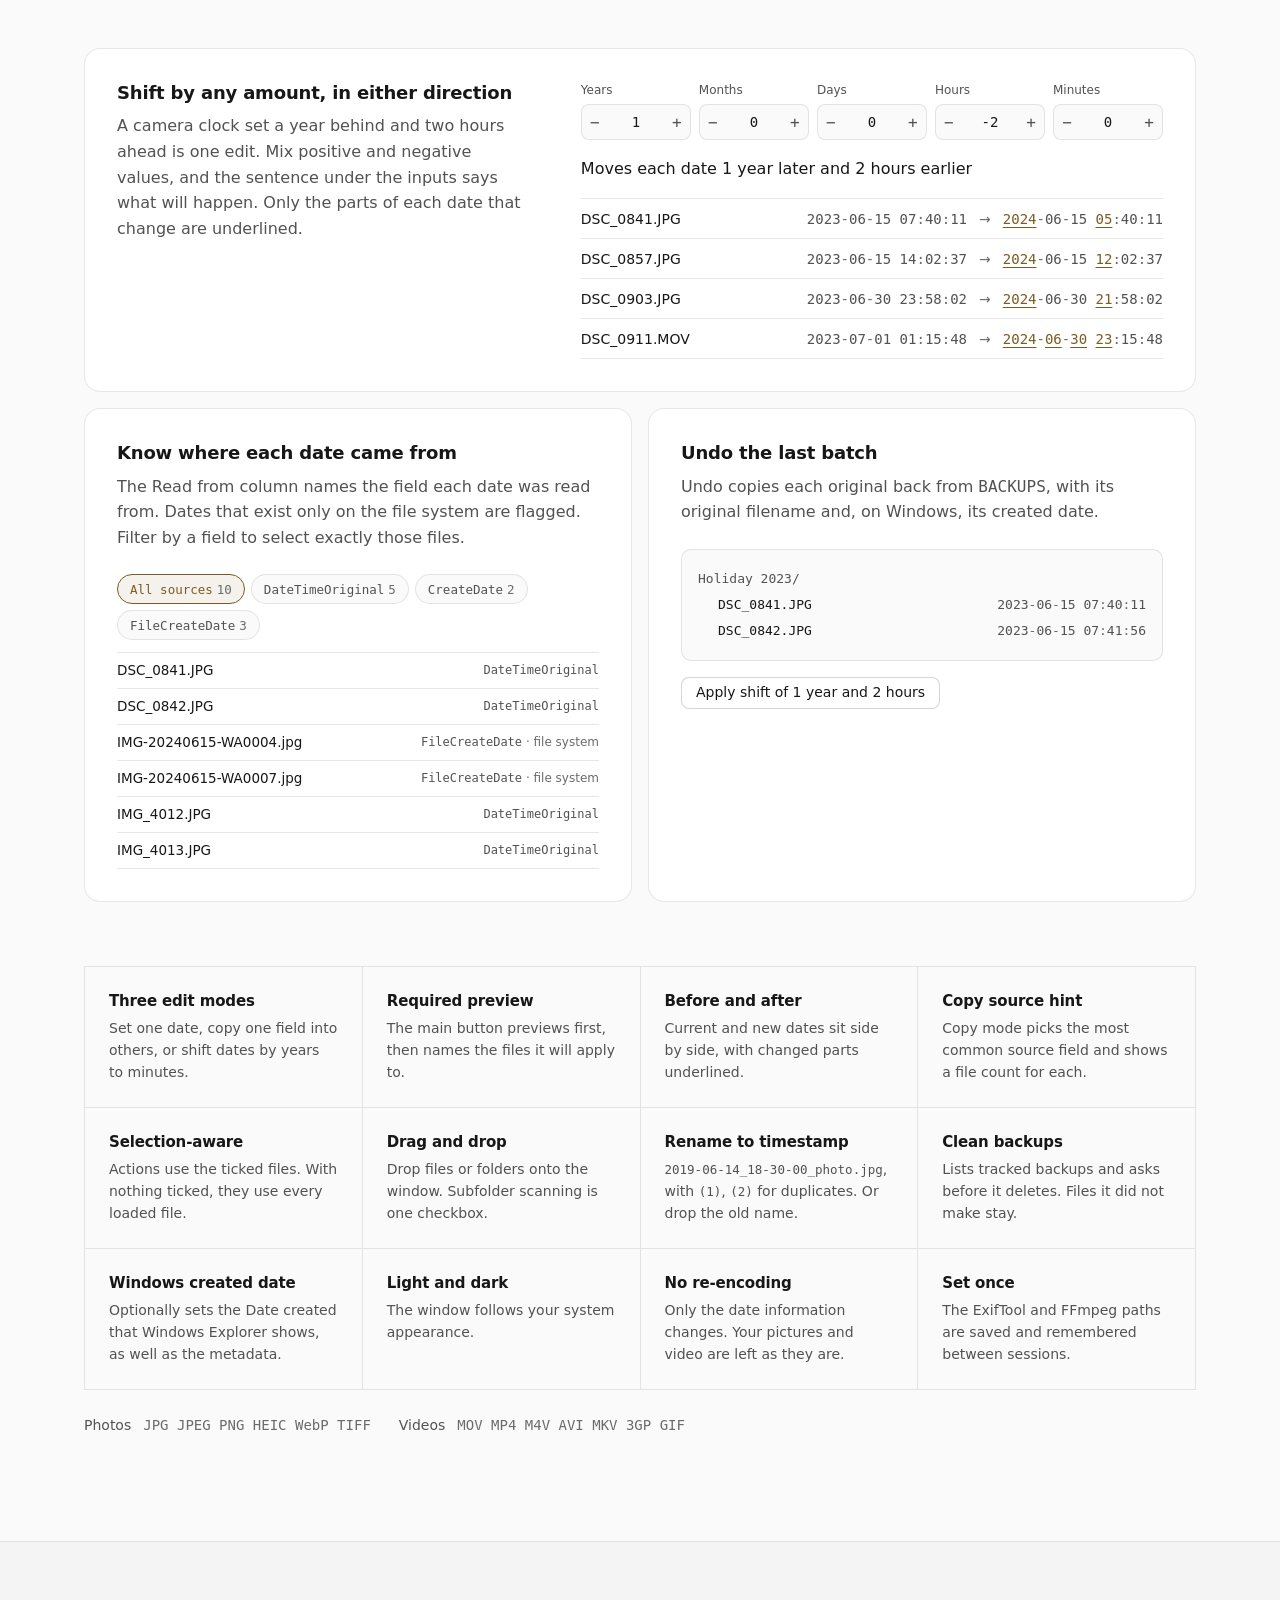
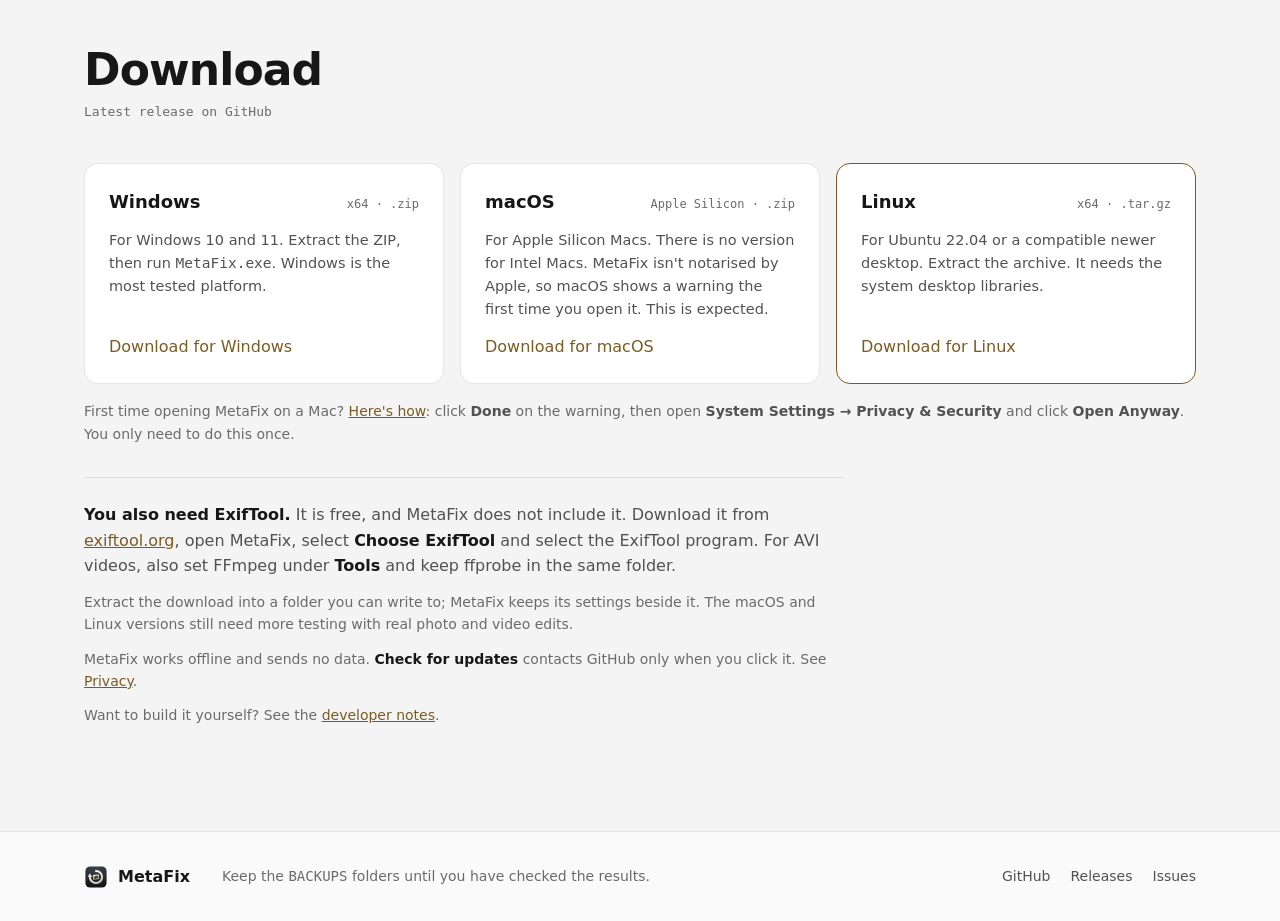
==== commit 26976fa2: "Refresh product docs and screenshots Rewrite the README and product page with clearer feature, downl" ====
--- a/docs/index.html
+++ b/docs/index.html
@@ -5,7 +5,7 @@
 <meta charset="UTF-8">
 <meta name="viewport" content="width=device-width, initial-scale=1">
 <title>MetaFix · Fix the dates on your photos and videos</title>
-<meta name="description" content="MetaFix is a free desktop app that repairs date and time metadata on photos and videos in bulk. Preview every change, keep a backup of every original, and undo the last batch.">
+<meta name="description" content="MetaFix is a free desktop app that corrects wrong or missing dates on hundreds of photos and videos at once. Preview every change, keep a backup of every original, and undo the last batch.">
 <meta name="theme-color" content="#0f0f10" media="(prefers-color-scheme: dark)">
 <meta name="theme-color" content="#f4f4f5" media="(prefers-color-scheme: light)">
 <meta name="color-scheme" content="dark light">
@@ -52,12 +52,12 @@
     </svg>
     <div class="wrap hero-text">
       <h1>Fix the dates on your<br>photos and videos.</h1>
-      <p class="lede">MetaFix repairs date and time metadata in bulk. Load the files that came off a phone, a cloud service or an old backup with wrong or missing dates, see exactly what will change, then write it.</p>
+      <p class="lede">MetaFix corrects wrong or missing dates on hundreds of photos and videos at once. Add the files from a phone, a cloud service or an old backup, see exactly what will change, then write it.</p>
       <div class="actions">
         <a class="btn primary" id="heroDownload" href="https://github.com/TariqMK/MetaFix/releases/latest">Download MetaFix</a>
         <a class="btn ghost" href="https://github.com/TariqMK/MetaFix">View source</a>
       </div>
-      <p class="meta mono" id="heroMeta">Free and open source · Offline · No tracking · Uses ExifTool</p>
+      <p class="meta mono" id="heroMeta">Free and open source · Offline · No tracking</p>
     </div>
 
     <div class="wrap">
@@ -118,8 +118,8 @@
       <p>Before a write, MetaFix copies each file into a <span class="mono">BACKUPS</span> folder beside it. Undo restores the last batch, names included.</p>
     </div>
     <div>
-      <h3>Metadata only. No re-encoding.</h3>
-      <p>ExifTool edits the date fields and leaves the image and video data alone. AVI files use an FFmpeg stream copy.</p>
+      <h3>Stays on your computer.</h3>
+      <p>Works offline. No accounts, no tracking. Your files are never sent anywhere. The one connection is <b>Check for updates</b>, and only when you select it.</p>
     </div>
   </section>
 
@@ -174,7 +174,7 @@
         <div><h4>Clean backups</h4><p>Lists tracked backups and asks before it deletes. Files it did not make stay.</p></div>
         <div><h4>Windows created date</h4><p>Optionally sets the Date created that Windows Explorer shows, as well as the metadata.</p></div>
         <div><h4>Light and dark</h4><p>The window follows your system appearance.</p></div>
-        <div><h4>Quiet background tools</h4><p>Reads and writes do not open terminal windows on Windows.</p></div>
+        <div><h4>No re-encoding</h4><p>Only the date information changes. Your pictures and video are left as they are.</p></div>
         <div><h4>Set once</h4><p>The ExifTool and FFmpeg paths are saved and remembered between sessions.</p></div>
       </div>
 
@@ -194,7 +194,7 @@
       </a>
       <a class="card" data-os="macos" href="https://github.com/TariqMK/MetaFix/releases/latest">
         <span class="card-top"><b>macOS</b><span class="mono" data-size>Apple Silicon · .zip</span></span>
-        <span class="card-body">For Apple Silicon Macs. There is no Intel build. The app is unsigned and not notarized, so macOS asks before it opens it the first time.</span>
+        <span class="card-body">For Apple Silicon Macs. There is no version for Intel Macs. MetaFix isn't notarised by Apple, so macOS shows a warning the first time you open it. This is expected.</span>
         <span class="card-go">Download for macOS</span>
       </a>
       <a class="card" data-os="linux" href="https://github.com/TariqMK/MetaFix/releases/latest">
@@ -203,10 +203,12 @@
         <span class="card-go">Download for Linux</span>
       </a>
     </div>
+    <p class="fine mac-help">First time opening MetaFix on a Mac? <a href="https://github.com/TariqMK/MetaFix#opening-on-macos">Here's how</a>: click <b>Done</b> on the warning, then open <b>System Settings → Privacy &amp; Security</b> and click <b>Open Anyway</b>. You only need to do this once.</p>
     <div class="needs">
-      <p><b>You also need ExifTool.</b> MetaFix does not include it. On first launch, select <b>Choose ExifTool</b> and point it at the executable from <a href="https://exiftool.org/">exiftool.org</a>. For AVI files, also set FFmpeg under <b>Tools</b> and keep ffprobe beside it.</p>
-      <p class="fine">Keep the app in a folder you can write to; it saves tool paths in <span class="mono">data/config.json</span>. Native media editing on macOS and Linux still needs more testing. To run from source with Python 3.10 or later, see the <a href="https://github.com/TariqMK/MetaFix#installation">README</a>.</p>
+      <p><b>You also need ExifTool.</b> It is free, and MetaFix does not include it. Download it from <a href="https://exiftool.org/">exiftool.org</a>, open MetaFix, select <b>Choose ExifTool</b> and select the ExifTool program. For AVI videos, also set FFmpeg under <b>Tools</b> and keep ffprobe in the same folder.</p>
+      <p class="fine">Extract the download into a folder you can write to; MetaFix keeps its settings beside it. The macOS and Linux versions still need more testing with real photo and video edits.</p>
       <p class="fine">MetaFix works offline and sends no data. <b>Check for updates</b> contacts GitHub only when you click it. See <a href="https://github.com/TariqMK/MetaFix#privacy">Privacy</a>.</p>
+      <p class="fine">Want to build it yourself? See the <a href="https://github.com/TariqMK/MetaFix#for-developers">developer notes</a>.</p>
     </div>
   </section>
 </main>
--- a/docs/style.css
+++ b/docs/style.css
@@ -256,6 +256,9 @@
 .needs b { color: var(--text); font-weight: 600; }
 .needs a { color: var(--gold-ink); }
 .fine { margin-top: 12px; font-size: 14px; color: var(--text3); }
+.mac-help { margin-top: 16px; }
+.mac-help a { color: var(--gold-ink); }
+.mac-help b { color: var(--text2); font-weight: 600; }
 
 /* Footer */
 .foot { border-top: 1px solid var(--line); background: var(--bg); }
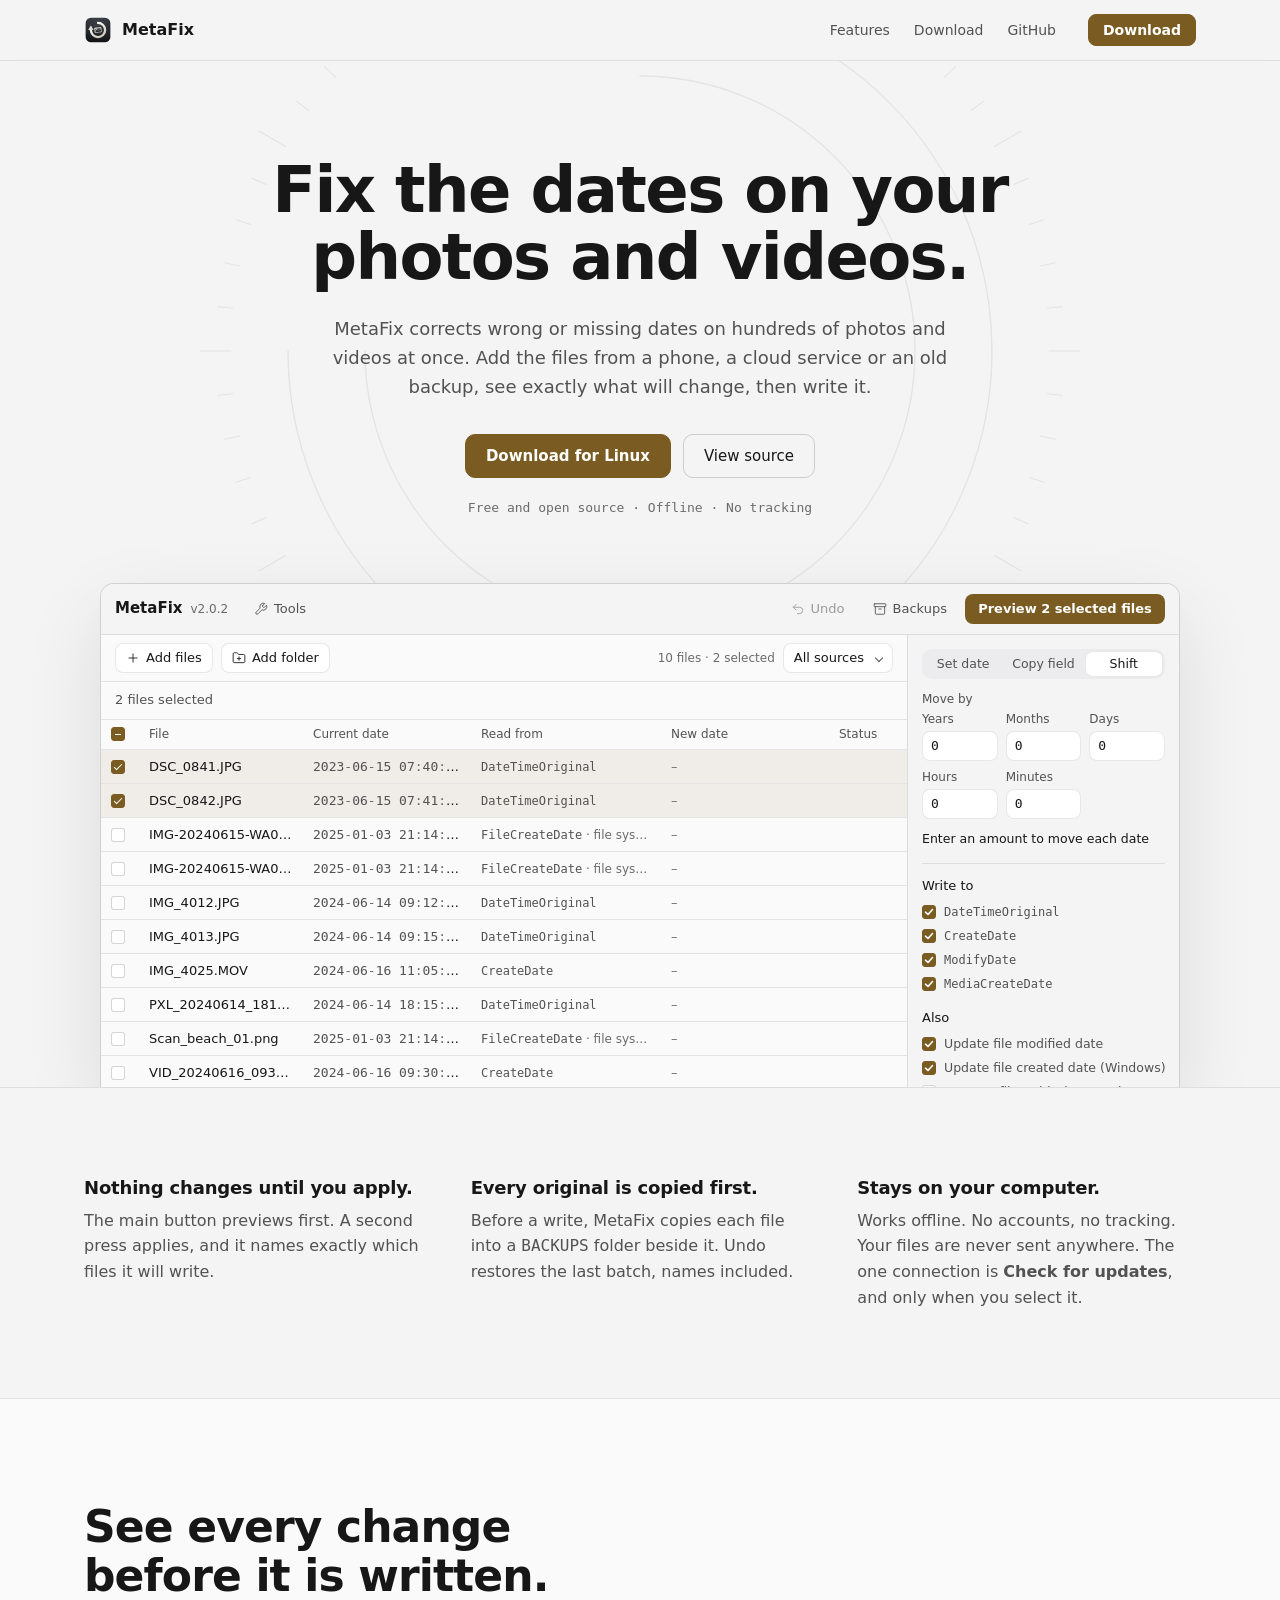
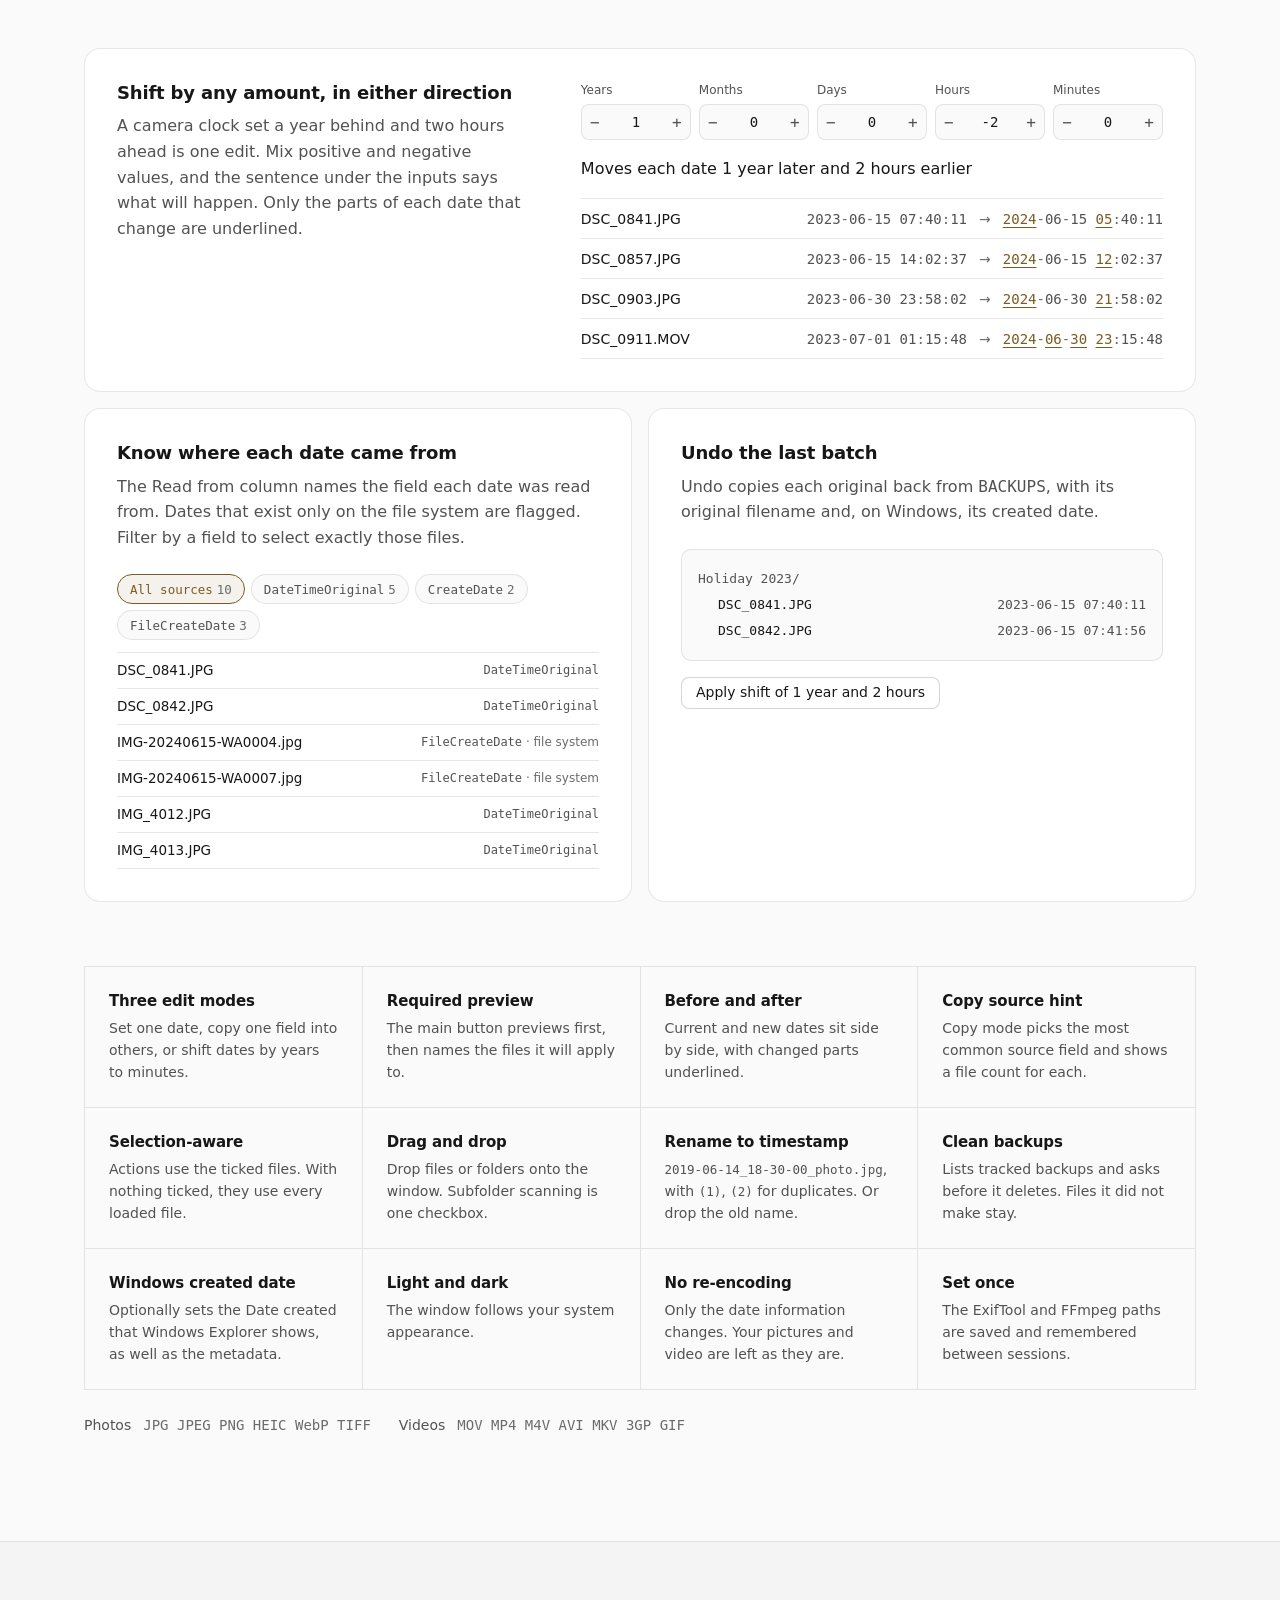
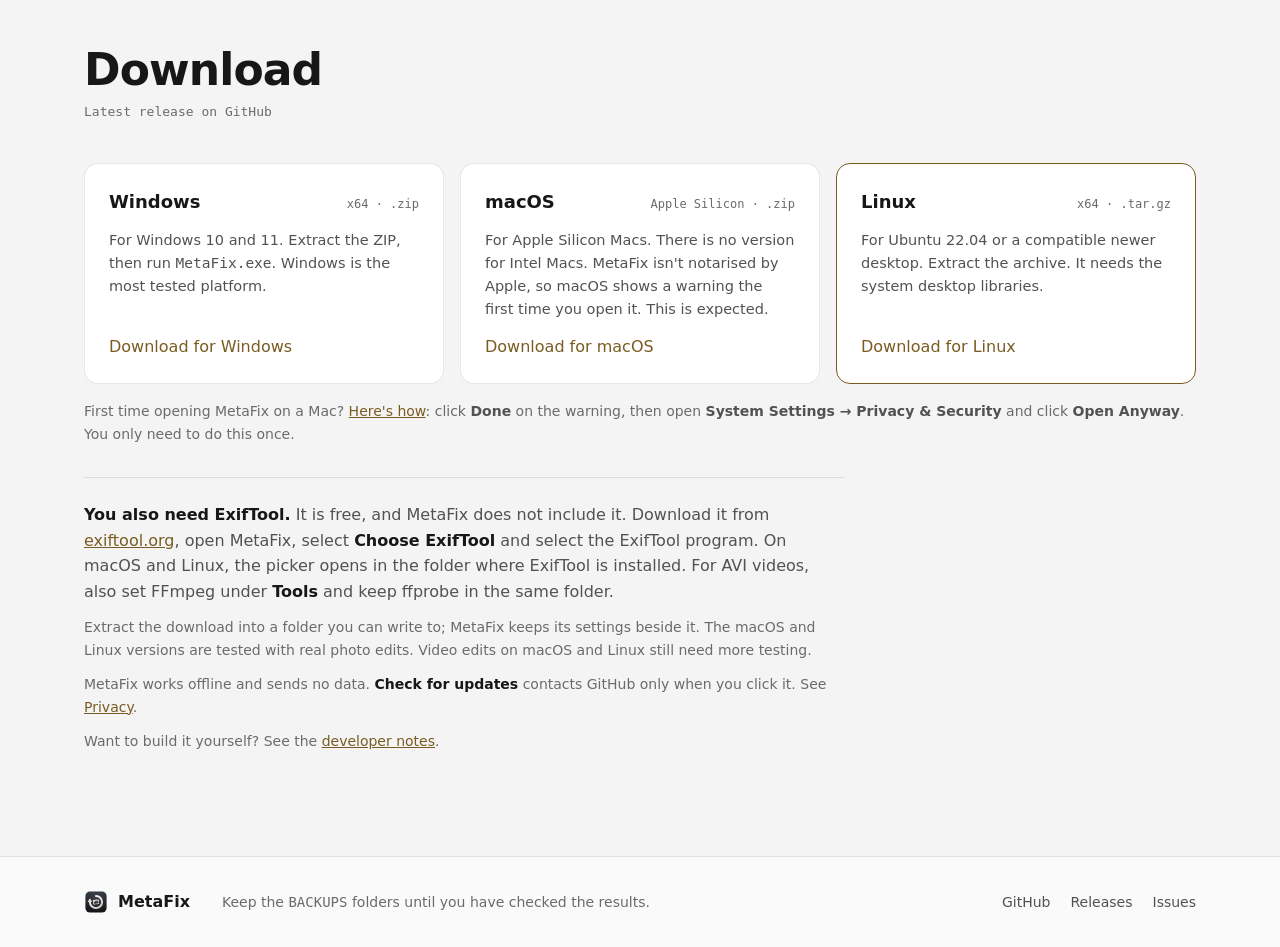
==== commit e2251a07: "Update site download notes for v2.0.5 Co-Authored-By: Claude Opus 5.5 <noreply@anthropic.com>" ====
--- a/docs/index.html
+++ b/docs/index.html
@@ -205,8 +205,8 @@
     </div>
     <p class="fine mac-help">First time opening MetaFix on a Mac? <a href="https://github.com/TariqMK/MetaFix#opening-on-macos">Here's how</a>: click <b>Done</b> on the warning, then open <b>System Settings → Privacy &amp; Security</b> and click <b>Open Anyway</b>. You only need to do this once.</p>
     <div class="needs">
-      <p><b>You also need ExifTool.</b> It is free, and MetaFix does not include it. Download it from <a href="https://exiftool.org/">exiftool.org</a>, open MetaFix, select <b>Choose ExifTool</b> and select the ExifTool program. For AVI videos, also set FFmpeg under <b>Tools</b> and keep ffprobe in the same folder.</p>
-      <p class="fine">Extract the download into a folder you can write to; MetaFix keeps its settings beside it. The macOS and Linux versions still need more testing with real photo and video edits.</p>
+      <p><b>You also need ExifTool.</b> It is free, and MetaFix does not include it. Download it from <a href="https://exiftool.org/">exiftool.org</a>, open MetaFix, select <b>Choose ExifTool</b> and select the ExifTool program. On macOS and Linux, the picker opens in the folder where ExifTool is installed. For AVI videos, also set FFmpeg under <b>Tools</b> and keep ffprobe in the same folder.</p>
+      <p class="fine">Extract the download into a folder you can write to; MetaFix keeps its settings beside it. The macOS and Linux versions are tested with real photo edits. Video edits on macOS and Linux still need more testing.</p>
       <p class="fine">MetaFix works offline and sends no data. <b>Check for updates</b> contacts GitHub only when you click it. See <a href="https://github.com/TariqMK/MetaFix#privacy">Privacy</a>.</p>
       <p class="fine">Want to build it yourself? See the <a href="https://github.com/TariqMK/MetaFix#for-developers">developer notes</a>.</p>
     </div>
